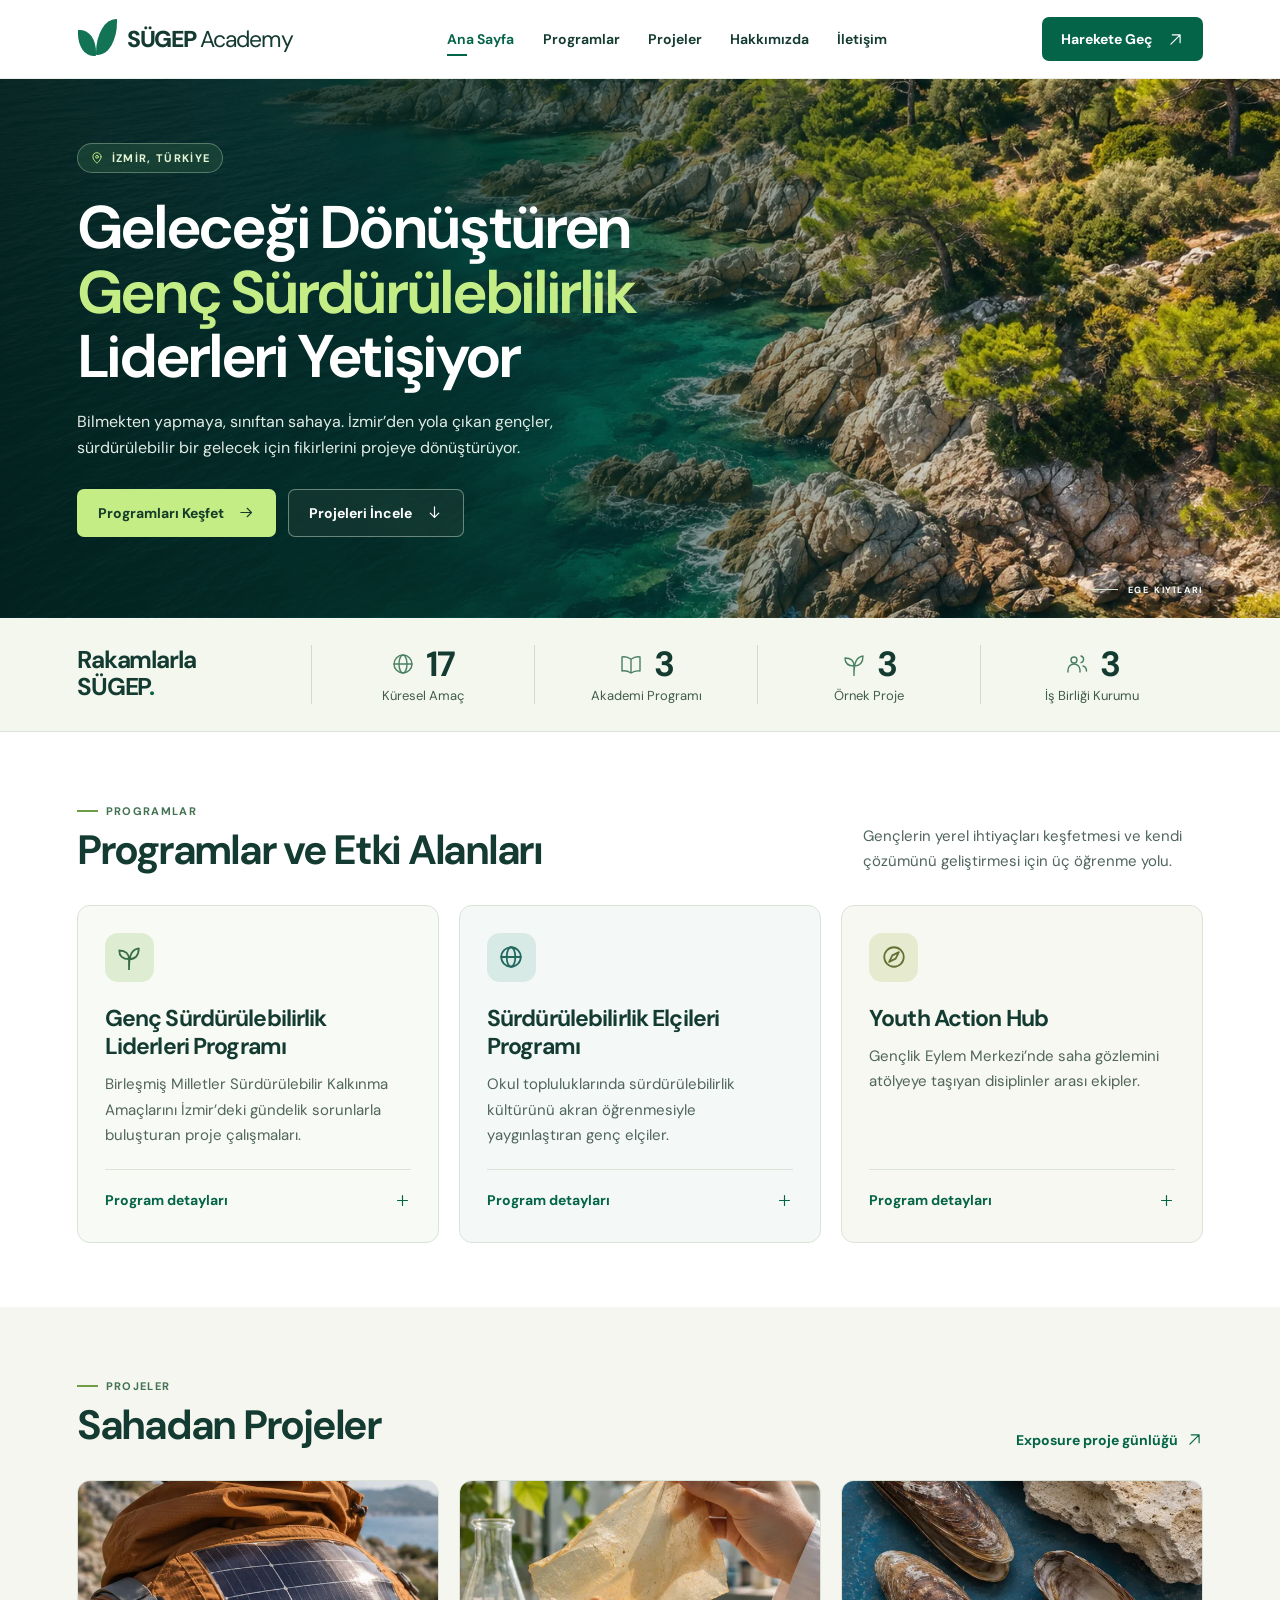
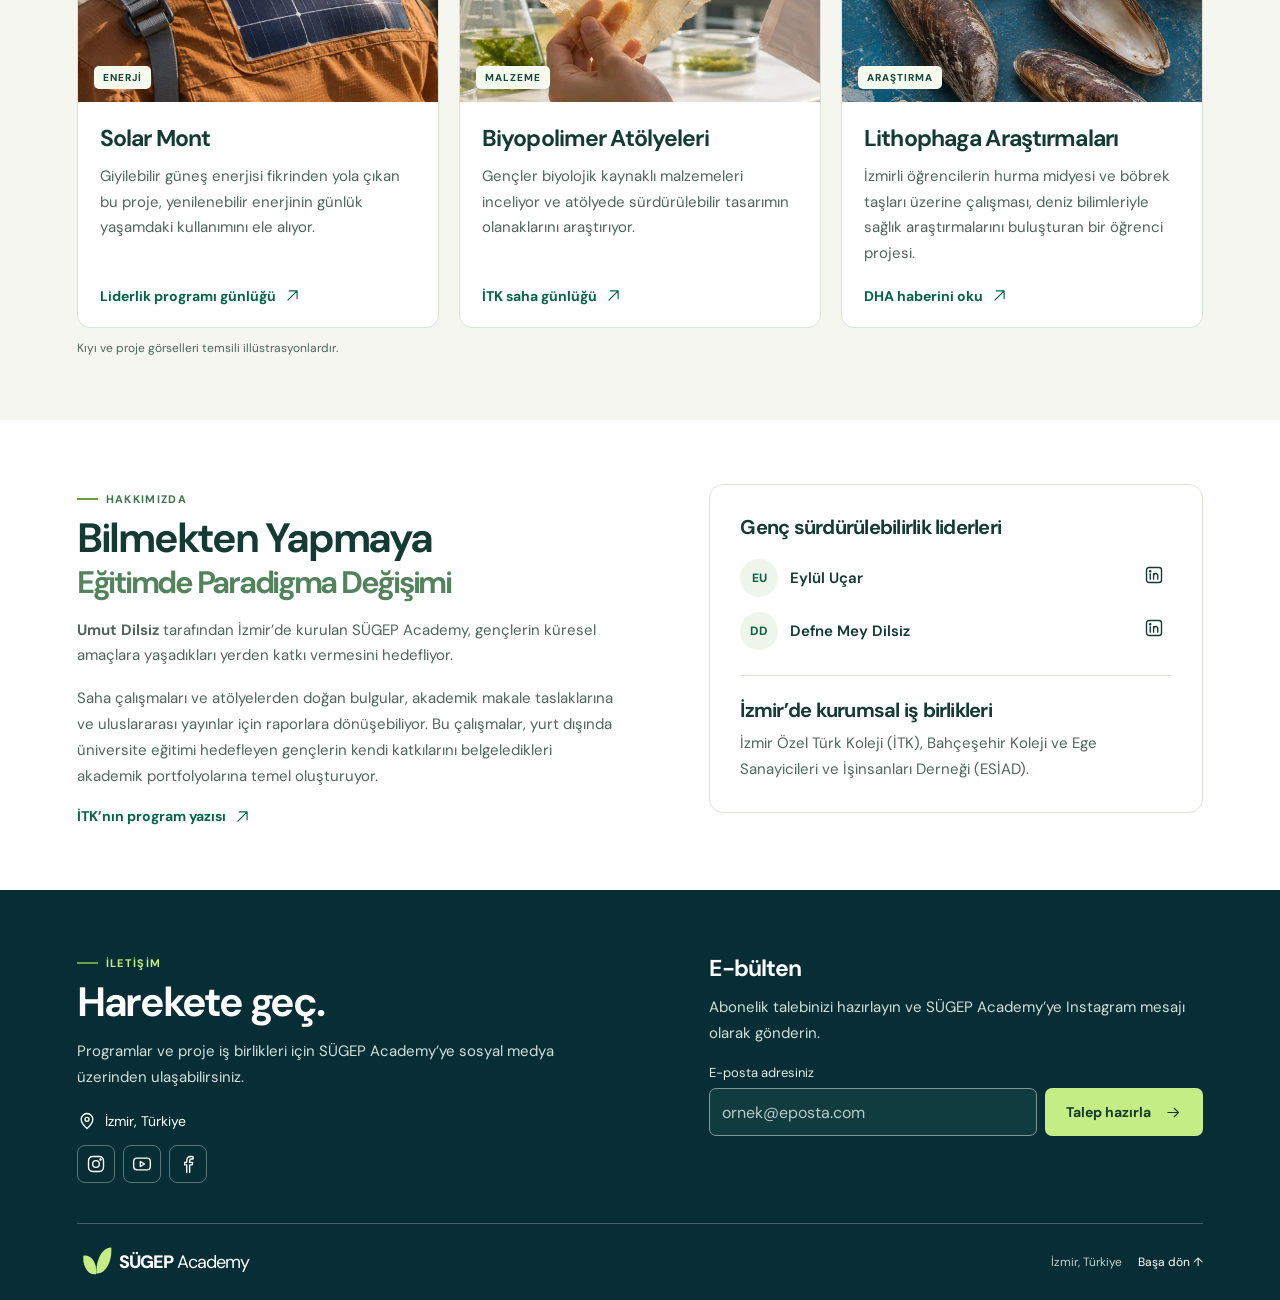
==== index.html @ 24f92c39 "Add SÜGEP Academy static project website" ====
<!doctype html>
<html lang="tr">
  <head>
    <meta charset="utf-8" />
    <meta name="viewport" content="width=device-width, initial-scale=1" />
    <title>SÜGEP Academy | Genç Sürdürülebilirlik Liderleri</title>
    <meta
      name="description"
      content="İzmir merkezli SÜGEP Academy'nin genç sürdürülebilirlik liderleri programlarını, saha projelerini ve genç liderlerini keşfedin."
    />
    <meta name="theme-color" content="#073f34" />
    <link rel="stylesheet" href="./style.css" />
    <link rel="preload" as="image" href="./assets/ege.webp" />
    <script src="./script.js" defer></script>
  </head>
  <body>
    <a class="skip" href="#icerik">İçeriğe geç</a>
    <!-- Paylaşılan çizgi ikonları tek bir yerel sembol kümesinden gelir. -->
    <svg class="symbols" xmlns="http://www.w3.org/2000/svg" aria-hidden="true">
      <defs>
        <symbol id="i-arrow" viewBox="0 0 24 24"><path d="M4 12h15m-6-6 6 6-6 6" /></symbol>
        <symbol id="i-up-right" viewBox="0 0 24 24"><path d="M5.5 18.5l13-13m-11 0h11v11" /></symbol>
        <symbol id="i-down" viewBox="0 0 24 24"><path d="M12 4v15m-6-6 6 6 6-6" /></symbol>
        <symbol id="i-pin" viewBox="0 0 24 24">
          <path d="M19 10c0 5-7 11-7 11S5 15 5 10a7 7 0 1 1 14 0Z" />
          <circle cx="12" cy="10" r="2.4" />
        </symbol>
        <symbol id="i-leaf" viewBox="0 0 24 24">
          <path d="M20.5 3.5C10 3.5 4 6 4 12.5a6.5 6.5 0 0 0 6.5 6.5c6 0 10-6 10-15.5ZM3 21l12-12" />
        </symbol>
        <symbol id="i-globe" viewBox="0 0 24 24">
          <circle cx="12" cy="12" r="9" />
          <ellipse cx="12" cy="12" rx="4" ry="9" />
          <path d="M3 12h18" />
        </symbol>
        <symbol id="i-book" viewBox="0 0 24 24">
          <path
            d="M3 5c3.4-.6 6.1.1 9 2.2C15 5.1 17.6 4.4 21 5v14c-3.4-.6-6 .2-9 2-2.9-1.8-5.6-2.6-9-2Zm9 2.2V21"
          />
        </symbol>
        <symbol id="i-users" viewBox="0 0 24 24">
          <circle cx="9" cy="8" r="3" />
          <path d="M3 20v-2a6 6 0 0 1 12 0v2m1-16a3.4 3.4 0 0 1 0 6.6M18 14c2.3.6 3.5 2.1 3.5 5" />
        </symbol>
        <symbol id="i-sprout" viewBox="0 0 24 24">
          <path d="M12 21v-7C6 14 3 11 3 6c6 0 9 3 9 8Zm0 2.5C12 9 15 5 21 4c0 7-3.2 10-9 10" />
        </symbol>
        <symbol id="i-compass" viewBox="0 0 24 24">
          <circle cx="12" cy="12" r="9" />
          <path d="m16.5 7.5-3 6-6 3 3-6Z" />
        </symbol>
        <symbol id="i-stack" viewBox="0 0 24 24">
          <path d="m12 3 9 5-9 5-9-5Zm-9 10 9 5 9-5M3 18l9 5 9-5" />
        </symbol>
        <symbol id="i-instagram" viewBox="0 0 24 24">
          <rect x="3" y="3" width="18" height="18" rx="5" />
          <circle cx="12" cy="12" r="4" />
          <circle cx="17.5" cy="6.7" r=".7" fill="currentColor" />
        </symbol>
        <symbol id="i-youtube" viewBox="0 0 24 24">
          <rect x="2" y="5" width="20" height="14" rx="4" />
          <path d="m10 9 5 3-5 3Z" />
        </symbol>
        <symbol id="i-facebook" viewBox="0 0 24 24">
          <path
            d="M14 22v-9h3l.6-3H14V8c0-1.6.6-2 2.1-2H18V3.2c-.8-.2-1.8-.2-2.5-.2-3.2 0-5 1.8-5 5v2H8v3h2.5v9"
          />
        </symbol>
        <symbol id="i-linkedin" viewBox="0 0 24 24">
          <rect x="3" y="3" width="18" height="18" rx="3" />
          <path d="M7.5 10.5V17m4-6.5V17m0-4c0-3.5 5-4 5 0v4" />
          <circle cx="7.5" cy="7.5" r=".7" fill="currentColor" />
        </symbol>
        <symbol id="i-menu" viewBox="0 0 24 24"><path d="M3 6h18M3 12h18M3 18h18" /></symbol>
        <symbol id="i-close" viewBox="0 0 24 24"><path d="m5 5 14 14m0-14L5 19" /></symbol>
        <symbol id="i-plus" viewBox="0 0 24 24"><path d="M5 12h14m-7-7v14" /></symbol>
        <symbol id="i-copy" viewBox="0 0 24 24">
          <rect x="8" y="8" width="12" height="13" rx="2" />
          <path d="M15 8V4H4v12h4" />
        </symbol>
      </defs>
    </svg>
    <!-- Kurumsal logo hazır olduğunda brand-mark alanı değiştirilebilir. -->
    <header class="site-header">
      <div class="wrap nav-row">
        <a class="brand" href="#anasayfa" aria-label="SÜGEP Academy ana sayfa"
          ><span class="brand-mark" aria-hidden="true"></span><span><b>SÜGEP</b> Academy</span></a
        >
        <nav id="menu" class="nav-links" aria-label="Ana menü">
          <a href="#anasayfa">Ana Sayfa</a><a href="#programlar">Programlar</a
          ><a href="#projeler">Projeler</a><a href="#hakkimizda">Hakkımızda</a
          ><a href="#iletisim">İletişim</a>
        </nav>
        <a class="btn header-cta" href="#iletisim"
          >Harekete Geç
          <svg class="icon" aria-hidden="true" focusable="false"><use href="#i-up-right"></use></svg
        ></a>
        <button
          class="menu-toggle"
          type="button"
          aria-controls="menu"
          aria-expanded="false"
          aria-label="Menüyü aç"
        >
          <svg class="icon" aria-hidden="true" focusable="false"><use href="#i-menu"></use></svg
          ><svg class="icon" aria-hidden="true" focusable="false"><use href="#i-close"></use></svg>
        </button>
      </div>
    </header>
    <main id="icerik">
      <section class="hero" id="anasayfa" aria-labelledby="hero-title">
        <div class="wrap hero-inner">
          <div class="place">
            <svg class="icon" aria-hidden="true" focusable="false"><use href="#i-pin"></use></svg> İzmir,
            Türkiye
          </div>
          <h1 id="hero-title">Geleceği Dönüştüren <em>Genç Sürdürülebilirlik</em> Liderleri Yetişiyor</h1>
          <p>
            Bilmekten yapmaya, sınıftan sahaya. İzmir’den yola çıkan gençler, sürdürülebilir bir gelecek
            için fikirlerini projeye dönüştürüyor.
          </p>
          <div class="actions">
            <a class="btn lime" href="#programlar"
              >Programları Keşfet
              <svg class="icon" aria-hidden="true" focusable="false"><use href="#i-arrow"></use></svg
            ></a>
            <a class="btn ghost" href="#projeler"
              >Projeleri İncele
              <svg class="icon" aria-hidden="true" focusable="false"><use href="#i-down"></use></svg
            ></a>
          </div>
        </div>
        <div class="hero-foot wrap">
          <span class="location-note"><i></i>EGE KIYILARI</span>
        </div>
      </section>
      <!-- Sayaçların son değerleri JavaScript kapalıyken de okunabilir. -->
      <section class="numbers" aria-labelledby="numbers-title">
        <div class="wrap number-row">
          <h2 id="numbers-title">Rakamlarla <br />SÜGEP<span>.</span></h2>
          <dl class="metrics">
            <div class="metric">
              <dt>Küresel Amaç</dt>
              <dd>
                <svg class="icon" aria-hidden="true" focusable="false"><use href="#i-globe"></use></svg
                ><span data-count="17">17</span>
              </dd>
            </div>
            <div class="metric">
              <dt>Akademi Programı</dt>
              <dd>
                <svg class="icon" aria-hidden="true" focusable="false"><use href="#i-book"></use></svg
                ><span data-count="3">3</span>
              </dd>
            </div>
            <div class="metric">
              <dt>Örnek Proje</dt>
              <dd>
                <svg class="icon" aria-hidden="true" focusable="false"><use href="#i-sprout"></use></svg
                ><span data-count="3">3</span>
              </dd>
            </div>
            <div class="metric">
              <dt>İş Birliği Kurumu</dt>
              <dd>
                <svg class="icon" aria-hidden="true" focusable="false"><use href="#i-users"></use></svg
                ><span data-count="3">3</span>
              </dd>
            </div>
          </dl>
        </div>
      </section>
      <section class="section programs" id="programlar" aria-labelledby="programs-title">
        <div class="wrap">
          <div class="section-head">
            <div>
              <span class="kicker"><i></i>PROGRAMLAR</span>
              <h2 id="programs-title">Programlar ve Etki Alanları</h2>
            </div>
            <p>
              Gençlerin yerel ihtiyaçları keşfetmesi ve kendi çözümünü geliştirmesi için üç öğrenme yolu.
            </p>
          </div>
          <div class="card-grid">
            <article class="program card tone-0">
              <span class="tile-icon"
                ><svg class="icon" aria-hidden="true" focusable="false"><use href="#i-sprout"></use></svg
              ></span>
              <h3>Genç Sürdürülebilirlik Liderleri Programı</h3>
              <p>
                Birleşmiş Milletler Sürdürülebilir Kalkınma Amaçlarını İzmir’deki gündelik sorunlarla
                buluşturan proje çalışmaları.
              </p>
              <details>
                <summary>
                  Program detayları
                  <svg class="icon" aria-hidden="true" focusable="false"><use href="#i-plus"></use></svg>
                </summary>
                <p>
                  Gençler bir saha sorusu seçer, gözlemlerini kaydeder ve çözüm önerilerini sunar.
                  Araştırma raporları ile sunumlar akademik portfolyolarına katkı sağlar.
                </p>
                <a class="text-link" href="https://sugep.exposure.co/sdg-youth-leadership-program"
                  >Saha günlüğü
                  <svg class="icon" aria-hidden="true" focusable="false">
                    <use href="#i-up-right"></use></svg
                ></a>
              </details>
            </article>
            <article class="program card tone-1">
              <span class="tile-icon"
                ><svg class="icon" aria-hidden="true" focusable="false"><use href="#i-globe"></use></svg
              ></span>
              <h3>Sürdürülebilirlik Elçileri Programı</h3>
              <p>
                Okul topluluklarında sürdürülebilirlik kültürünü akran öğrenmesiyle yaygınlaştıran genç
                elçiler.
              </p>
              <details>
                <summary>
                  Program detayları
                  <svg class="icon" aria-hidden="true" focusable="false"><use href="#i-plus"></use></svg>
                </summary>
                <p>
                  Öğrenciler, okulda fark ettikleri bir ihtiyacı arkadaşlarıyla tartışır. Ortak bir amaç
                  belirleyerek kampanya ve atölye fikirleri geliştirir.
                </p>
                <a class="text-link" href="https://sugep.exposure.co/izmir-turk-koleji"
                  >Saha günlüğü
                  <svg class="icon" aria-hidden="true" focusable="false">
                    <use href="#i-up-right"></use></svg
                ></a>
              </details>
            </article>
            <article class="program card tone-2">
              <span class="tile-icon"
                ><svg class="icon" aria-hidden="true" focusable="false"><use href="#i-compass"></use></svg
              ></span>
              <h3>Youth Action Hub</h3>
              <p>Gençlik Eylem Merkezi’nde saha gözlemini atölyeye taşıyan disiplinler arası ekipler.</p>
              <details>
                <summary>
                  Program detayları
                  <svg class="icon" aria-hidden="true" focusable="false"><use href="#i-plus"></use></svg>
                </summary>
                <p>
                  Ekipler fikirlerini küçük ölçekli denemelerle sınar. Prototipleri, malzeme seçimlerini
                  ve saha notlarını paylaşarak birbirlerinin çalışmalarına katkı verir.
                </p>
                <a class="text-link" href="https://www.youtube.com/@sugepacademy9947"
                  >Akademinin videoları
                  <svg class="icon" aria-hidden="true" focusable="false">
                    <use href="#i-up-right"></use></svg
                ></a>
              </details>
            </article>
          </div>
        </div>
      </section>
      <section class="section projects" id="projeler" aria-labelledby="projects-title">
        <div class="wrap">
          <div class="section-head">
            <div>
              <span class="kicker"><i></i>PROJELER</span>
              <h2 id="projects-title">Sahadan Projeler</h2>
            </div>
            <a class="text-link" href="https://sugep.exposure.co/"
              >Exposure proje günlüğü
              <svg class="icon" aria-hidden="true" focusable="false"><use href="#i-up-right"></use></svg
            ></a>
          </div>
          <div class="card-grid">
            <article class="project card">
              <div class="project-photo">
                <img src="./assets/solar.webp" width="620" height="380" alt="" loading="lazy" /><span
                  >ENERJİ</span
                >
              </div>
              <div class="project-copy">
                <h3>Solar Mont</h3>
                <p>
                  Giyilebilir güneş enerjisi fikrinden yola çıkan bu proje, yenilenebilir enerjinin günlük
                  yaşamdaki kullanımını ele alıyor.
                </p>
                <a class="text-link" href="https://sugep.exposure.co/sdg-youth-leadership-program"
                  >Liderlik programı günlüğü
                  <svg class="icon" aria-hidden="true" focusable="false">
                    <use href="#i-up-right"></use></svg
                ></a>
              </div>
            </article>
            <article class="project card">
              <div class="project-photo">
                <img src="./assets/biopolimer.webp" width="620" height="380" alt="" loading="lazy" /><span
                  >MALZEME</span
                >
              </div>
              <div class="project-copy">
                <h3>Biyopolimer Atölyeleri</h3>
                <p>
                  Gençler biyolojik kaynaklı malzemeleri inceliyor ve atölyede sürdürülebilir tasarımın
                  olanaklarını araştırıyor.
                </p>
                <a class="text-link" href="https://sugep.exposure.co/izmir-turk-koleji"
                  >İTK saha günlüğü
                  <svg class="icon" aria-hidden="true" focusable="false">
                    <use href="#i-up-right"></use></svg
                ></a>
              </div>
            </article>
            <article class="project card">
              <div class="project-photo">
                <img src="./assets/lithophaga.webp" width="620" height="380" alt="" loading="lazy" /><span
                  >ARAŞTIRMA</span
                >
              </div>
              <div class="project-copy">
                <h3>Lithophaga Araştırmaları</h3>
                <p>
                  İzmirli öğrencilerin hurma midyesi ve böbrek taşları üzerine çalışması, deniz
                  bilimleriyle sağlık araştırmalarını buluşturan bir öğrenci projesi.
                </p>
                <a
                  class="text-link"
                  href="https://www.dha.com.tr/yerel-haberler/izmir/liselilerden-bobrek-tasina-yonelik-bilimsel-ara-2973177"
                  >DHA haberini oku
                  <svg class="icon" aria-hidden="true" focusable="false">
                    <use href="#i-up-right"></use></svg
                ></a>
              </div>
            </article>
          </div>
          <small class="credit">Kıyı ve proje görselleri temsili illüstrasyonlardır.</small>
        </div>
      </section>
      <section class="section about" id="hakkimizda" aria-labelledby="about-title">
        <div class="wrap about-grid">
          <div>
            <span class="kicker"><i></i>HAKKIMIZDA</span>
            <h2 id="about-title">
              Bilmekten Yapmaya<span class="heading-sub">Eğitimde Paradigma Değişimi</span>
            </h2>
            <p>
              <strong>Umut Dilsiz</strong> tarafından İzmir’de kurulan SÜGEP Academy, gençlerin küresel
              amaçlara yaşadıkları yerden katkı vermesini hedefliyor.
            </p>
            <p>
              Saha çalışmaları ve atölyelerden doğan bulgular, akademik makale taslaklarına ve
              uluslararası yayınlar için raporlara dönüşebiliyor. Bu çalışmalar, yurt dışında üniversite
              eğitimi hedefleyen gençlerin kendi katkılarını belgeledikleri akademik portfolyolarına temel
              oluşturuyor.
            </p>
            <a
              class="text-link"
              href="https://www.ozelturkkoleji.com/en/we-educate-young-sustainability-leaders/"
              >İTK’nın program yazısı
              <svg class="icon" aria-hidden="true" focusable="false"><use href="#i-up-right"></use></svg
            ></a>
          </div>
          <div class="about-panel">
            <h3>Genç sürdürülebilirlik liderleri</h3>
            <ul class="leaders">
              <li>
                <span class="initial">EU</span><span>Eylül Uçar</span
                ><a href="https://tr.linkedin.com/in/eylul-ucar" aria-label="Eylül Uçar, LinkedIn"
                  ><svg class="icon" aria-hidden="true" focusable="false">
                    <use href="#i-linkedin"></use></svg
                ></a>
              </li>
              <li>
                <span class="initial">DD</span><span>Defne Mey Dilsiz</span
                ><a
                  href="https://tr.linkedin.com/in/defne-mey-dilsiz-5473402ba"
                  aria-label="Defne Mey Dilsiz, LinkedIn"
                  ><svg class="icon" aria-hidden="true" focusable="false">
                    <use href="#i-linkedin"></use></svg
                ></a>
              </li>
            </ul>
            <h3>İzmir’de kurumsal iş birlikleri</h3>
            <p>
              İzmir Özel Türk Koleji (İTK), Bahçeşehir Koleji ve Ege Sanayicileri ve İşinsanları Derneği
              (ESİAD).
            </p>
          </div>
        </div>
      </section>
    </main>
    <footer class="footer" id="iletisim">
      <div class="wrap footer-grid">
        <div>
          <span class="kicker"><i></i>İLETİŞİM</span>
          <h2>Harekete geç.</h2>
          <p>
            Programlar ve proje iş birlikleri için SÜGEP Academy’ye sosyal medya üzerinden
            ulaşabilirsiniz.
          </p>
          <address>
            <svg class="icon" aria-hidden="true" focusable="false"><use href="#i-pin"></use></svg> İzmir,
            Türkiye
          </address>
          <div class="social">
            <a href="https://www.instagram.com/sugep_academy/" aria-label="SÜGEP Academy, Instagram"
              ><svg class="icon" aria-hidden="true" focusable="false">
                <use href="#i-instagram"></use></svg></a
            ><a href="https://www.youtube.com/@sugepacademy9947" aria-label="SÜGEP Academy, YouTube"
              ><svg class="icon" aria-hidden="true" focusable="false">
                <use href="#i-youtube"></use></svg></a
            ><a href="https://www.facebook.com/educationforsdg/" aria-label="SÜGEP Academy, Facebook"
              ><svg class="icon" aria-hidden="true" focusable="false"><use href="#i-facebook"></use></svg
            ></a>
          </div>
        </div>
        <div class="newsletter">
          <h3>E-bülten</h3>
          <p>Abonelik talebinizi hazırlayın ve SÜGEP Academy’ye Instagram mesajı olarak gönderin.</p>
          <!-- Bu statik form, adresi depolamadan kullanıcının göndereceği mesajı hazırlar. -->
          <form id="newsletter" hidden>
            <label for="email">E-posta adresiniz</label>
            <div class="input-row">
              <input
                type="email"
                id="email"
                autocomplete="email"
                placeholder="ornek@eposta.com"
                required
              /><button type="submit" class="btn lime">
                Talep hazırla
                <svg class="icon" aria-hidden="true" focusable="false"><use href="#i-arrow"></use></svg>
              </button>
            </div>
          </form>
          <div id="request-panel" hidden>
            <label for="request-text">Göndereceğiniz mesaj</label
            ><textarea id="request-text" rows="3" readonly></textarea>
            <div class="request-actions">
              <button type="button" class="text-link" id="copy">
                Mesajı kopyala
                <svg class="icon" aria-hidden="true" focusable="false">
                  <use href="#i-copy"></use>
                </svg></button
              ><a class="text-link" href="https://www.instagram.com/sugep_academy/"
                >Instagram’ı aç
                <svg class="icon" aria-hidden="true" focusable="false"><use href="#i-up-right"></use></svg
              ></a>
            </div>
          </div>
          <p id="status" role="status" class="status"></p>
          <noscript
            ><a href="https://www.instagram.com/sugep_academy/"
              >Instagram üzerinden talep gönderin</a
            ></noscript
          >
        </div>
      </div>
      <div class="wrap footer-bottom">
        <a class="brand" href="#anasayfa" aria-label="SÜGEP Academy ana sayfa"
          ><span class="brand-mark" aria-hidden="true"></span><span><b>SÜGEP</b> Academy</span></a
        ><span>İzmir, Türkiye</span><a href="#anasayfa">Başa dön ↑</a>
      </div>
    </footer>
  </body>
</html>
---- style.css ----
/* dm-sans-latin-ext-wght-normal */
@font-face {
  font-family: "DM Sans";
  font-style: normal;
  font-display: swap;
  font-weight: 100 1000;
  src: url(./assets/dm-sans-latin-ext-wght-normal.woff2) format("woff2-variations");
  unicode-range:
    U+0100-02BA, U+02BD-02C5, U+02C7-02CC, U+02CE-02D7, U+02DD-02FF, U+0304, U+0308, U+0329, U+1D00-1DBF,
    U+1E00-1E9F, U+1EF2-1EFF, U+2020, U+20A0-20AB, U+20AD-20C0, U+2113, U+2C60-2C7F, U+A720-A7FF;
}

/* dm-sans-latin-wght-normal */
@font-face {
  font-family: "DM Sans";
  font-style: normal;
  font-display: swap;
  font-weight: 100 1000;
  src: url(./assets/dm-sans-latin-wght-normal.woff2) format("woff2-variations");
  unicode-range:
    U+0000-00FF, U+0131, U+0152-0153, U+02BB-02BC, U+02C6, U+02DA, U+02DC, U+0304, U+0308, U+0329,
    U+2000-206F, U+20AC, U+2122, U+2191, U+2193, U+2212, U+2215, U+FEFF, U+FFFD;
}
/* Renkler, içerik genişliği ve sabit menü yüksekliği tek noktadan yönetilir. */
:root {
  --ink: #143b31;
  --green: #046447;
  --deep: #082e35;
  --lime: #c4ed86;
  --pale: #f0f5ec;
  --muted: #50655c;
  --line: #dbe3d9;
  --nav-height: 78px;
  font-family: "DM Sans", system-ui, sans-serif;
  color: var(--ink);
  background: #fff;
}
* {
  box-sizing: border-box;
}
body {
  margin: 0;
}
html {
  scroll-padding-top: calc(var(--nav-height) + 12px);
}
h1,
h2,
h3,
p,
dl,
dd {
  margin: 0;
}
a {
  color: inherit;
  text-decoration: none;
}
button,
input,
textarea {
  font: inherit;
}
button,
summary {
  cursor: pointer;
}
a:focus-visible,
button:focus-visible,
summary:focus-visible,
input:focus-visible,
textarea:focus-visible {
  outline: 3px solid #e9ad1c;
  outline-offset: 3px;
}
[hidden] {
  display: none !important;
}
.symbols {
  position: absolute;
  width: 0;
  height: 0;
  overflow: hidden;
}
.icon {
  width: 20px;
  height: 20px;
  flex: none;
  fill: none;
  stroke: currentColor;
  stroke-width: 1.65;
  stroke-linecap: round;
  stroke-linejoin: round;
}
.wrap {
  width: min(88%, 1248px);
  margin-inline: auto;
}
.skip {
  position: fixed;
  top: -80px;
  left: 12px;
  z-index: 30;
  background: white;
  padding: 10px;
}
.skip:focus {
  top: 8px;
}
.site-header {
  background: #fff;
  position: sticky;
  top: 0;
  z-index: 10;
  border-bottom: 1px solid #e9eee8;
}
.nav-row {
  display: flex;
  align-items: center;
  gap: 22px;
  min-height: var(--nav-height);
}
.brand {
  display: inline-flex;
  align-items: center;
  gap: 10px;
  font-size: 23px;
  letter-spacing: -0.055em;
  white-space: nowrap;
}
.brand b {
  font-weight: 840;
}
.brand-mark {
  display: inline-block;
  width: 40px;
  height: 40px;
  position: relative;
  flex: none;
  color: #127455;
}
.brand-mark::before,
.brand-mark::after {
  content: "";
  position: absolute;
  background: currentColor;
  border-radius: 2% 85% 4% 85%;
  width: 45%;
  height: 64%;
  left: 1px;
  bottom: 3px;
}
.brand-mark::after {
  width: 52%;
  height: 89%;
  left: 19px;
  bottom: 4px;
  border-radius: 96% 2% 92% 3%;
}
.nav-links {
  display: flex;
  align-items: center;
  justify-content: center;
  gap: clamp(16px, 2.2vw, 36px);
  margin-inline: auto;
}
.nav-links a {
  position: relative;
  font-size: 14px;
  font-weight: 650;
  padding-block: 12px;
}
.nav-links a:hover,
.nav-links a[aria-current] {
  color: var(--green);
}
.nav-links a[aria-current]::after {
  content: "";
  position: absolute;
  bottom: 4px;
  left: 0;
  width: 20px;
  border-bottom: 2px solid var(--green);
}
.btn {
  display: inline-flex;
  align-items: center;
  justify-content: center;
  gap: 14px;
  border-radius: 7px;
  font-weight: 720;
  font-size: 14px;
  padding: 14px 20px;
  line-height: 1.3;
  border: 1px solid transparent;
}
.btn .icon {
  width: 17px;
  height: 17px;
}
.header-cta {
  background: var(--green);
  color: #fff;
  padding: 12px 18px;
}
.header-cta:hover {
  background: #124c3a;
}
.menu-toggle {
  display: none;
  background: white;
  border: 1px solid var(--line);
  color: var(--ink);
  padding: 8px;
  border-radius: 6px;
}
.menu-toggle .icon:last-child,
.menu-toggle[aria-expanded="true"] .icon:first-child {
  display: none;
}
.menu-toggle[aria-expanded="true"] .icon:last-child {
  display: block;
}

/* Koyu katman, açık renkli başlığın fotoğraf üzerinde okunmasını sağlar. */
.hero {
  position: relative;
  isolation: isolate;
  color: #fff;
  background-color: #103d38;
  background-image:
    linear-gradient(
      90deg,
      rgba(3, 31, 26, 0.93) 0%,
      rgba(4, 39, 31, 0.81) 33%,
      rgba(4, 43, 36, 0.41) 59%,
      rgba(3, 32, 31, 0.03) 82%
    ),
    url("./assets/ege.webp");
  background-size: cover;
  background-position:
    center,
    center 49%;
}
.hero-inner {
  padding-block: clamp(54px, 5vw, 78px) clamp(68px, 6.3vw, 96px);
}
.place,
.kicker {
  display: inline-flex;
  align-items: center;
  gap: 8px;
  font-size: 11px;
  font-weight: 750;
  letter-spacing: 0.12em;
}
.place {
  border: 1px solid #aac3ac70;
  border-radius: 100px;
  background: #214d3c9c;
  padding: 7px 12px;
  color: #e5f5d7;
  text-transform: uppercase;
}
.place .icon {
  width: 14px;
  height: 14px;
  stroke: var(--lime);
}
.hero h1 {
  font-size: clamp(48px, 4.7vw, 78px);
  font-weight: 650;
  letter-spacing: -0.056em;
  line-height: 1.075;
  max-width: 13em;
  margin-block: 23px 19px;
  text-wrap: balance;
}
.hero h1 em {
  display: block;
  color: var(--lime);
  font-style: normal;
}
.hero p {
  color: #e2ece6;
  max-width: 550px;
  line-height: 1.62;
  font-size: clamp(16px, 1.23vw, 19px);
}
.actions {
  display: flex;
  flex-wrap: wrap;
  gap: 12px;
  margin-top: 28px;
}
.lime {
  background: var(--lime);
  color: #163b29;
}
.lime:hover {
  background: #d6faa0;
}
.ghost {
  color: white;
  border-color: #acc2b293;
  background: #20413878;
}
.ghost:hover {
  background: #345d4d;
}
.hero-foot {
  position: absolute;
  bottom: 22px;
  left: 0;
  right: 0;
  text-align: right;
  pointer-events: none;
}
.location-note {
  display: inline-flex;
  align-items: center;
  gap: 10px;
  color: white;
  font-size: 9px;
  letter-spacing: 0.2em;
  font-weight: 750;
  text-shadow: 0 1px 3px #152e28;
}
.location-note i {
  width: 26px;
  height: 1px;
  background: #d4e5d6;
}

/* Nihai sayılar HTML'de bulunur. Hareket tercihini JavaScript denetler. */
.numbers {
  border-bottom: 1px solid var(--line);
  background: #f3f7ed;
}
.number-row {
  display: grid;
  grid-template-columns: 1.05fr 4fr;
  align-items: center;
  padding-block: 27px;
}
.number-row h2 {
  font-size: clamp(21px, 1.9vw, 31px);
  line-height: 1.1;
  font-weight: 690;
  letter-spacing: -0.045em;
}
.number-row h2 span {
  color: var(--green);
}
.metrics {
  display: grid;
  grid-template-columns: repeat(4, 1fr);
}
.metric {
  display: flex;
  flex-direction: column-reverse;
  align-items: center;
  gap: 3px;
  border-left: 1px solid #cfdccc;
}
.metric dd {
  display: flex;
  align-items: center;
  gap: 11px;
  font-size: 35px;
  font-weight: 680;
  letter-spacing: -0.055em;
  line-height: 1.12;
}
.metric dd .icon {
  color: #498061;
  width: 24px;
  height: 24px;
  stroke-width: 1.4;
}
.metric dt {
  font-size: 13px;
  color: #425c4c;
}
.section {
  padding-block: clamp(54px, 5vw, 76px);
}
.kicker {
  color: #447353;
}
.kicker i {
  width: 21px;
  height: 2px;
  background: #6e9d46;
}
.section h2,
.footer h2 {
  font-size: clamp(33px, 3.2vw, 49px);
  line-height: 1.12;
  letter-spacing: -0.055em;
  font-weight: 670;
  margin-top: 10px;
}
.section-head {
  display: flex;
  justify-content: space-between;
  align-items: end;
  gap: 25px;
  margin-bottom: 31px;
}
.section-head > p {
  font-size: 15px;
  line-height: 1.65;
  max-width: 340px;
  color: var(--muted);
}
.card-grid {
  display: grid;
  grid-template-columns: repeat(3, minmax(0, 1fr));
  gap: 20px;
  align-items: start;
}
.card {
  border: 1px solid var(--line);
  border-radius: 13px;
  overflow: hidden;
}
.program {
  padding: 27px;
  background: #f8faf5;
  display: flex;
  flex-direction: column;
  align-self: stretch;
}
.program.tone-1 {
  background: #f4f8f7;
}
.program.tone-2 {
  background: #f7f8f1;
}
.tile-icon {
  align-self: start;
  display: grid;
  place-items: center;
  width: 49px;
  height: 49px;
  border-radius: 13px;
  background: #deedd2;
  color: #386d45;
  margin-bottom: 22px;
}
.tone-1 .tile-icon {
  background: #d7eae6;
  color: #23685f;
}
.tone-2 .tile-icon {
  background: #e6ebcf;
  color: #637233;
}
.tile-icon .icon {
  width: 26px;
  height: 26px;
}
h3 {
  font-size: 23px;
  font-weight: 680;
  letter-spacing: -0.038em;
  line-height: 1.22;
}
.card p,
.about p,
.footer p {
  font-size: 15px;
  line-height: 1.72;
  color: var(--muted);
}
.card p {
  margin: 12px 0 20px;
}
.program details {
  border-top: 1px solid var(--line);
  margin-top: auto;
  padding-top: 15px;
}
summary,
.text-link {
  display: inline-flex;
  align-items: center;
  gap: 8px;
  color: var(--green);
  font-size: 14px;
  font-weight: 700;
}
summary {
  display: flex;
  justify-content: space-between;
  list-style: none;
  min-height: 30px;
}
summary::-webkit-details-marker {
  display: none;
}
summary .icon,
.text-link .icon {
  width: 17px;
  height: 17px;
}
details[open] summary .icon {
  transform: rotate(45deg);
}
.text-link:hover,
summary:hover {
  text-decoration: underline;
  text-underline-offset: 4px;
}
.projects {
  background: #f4f6ef;
}
.project {
  background: #fff;
  align-self: stretch;
  display: flex;
  flex-direction: column;
}
.project-photo {
  position: relative;
}
.project-photo img {
  display: block;
  width: 100%;
  height: auto;
  aspect-ratio: 620 / 380;
  object-fit: cover;
}
.project-photo span {
  position: absolute;
  bottom: 13px;
  left: 16px;
  border-radius: 5px;
  padding: 5px 9px;
  color: #1b463a;
  background: #f4faee;
  font-size: 10px;
  font-weight: 800;
  letter-spacing: 0.1em;
}
.project-copy {
  display: flex;
  flex: 1;
  align-items: start;
  flex-direction: column;
  padding: 22px;
}
.project-copy .text-link {
  margin-top: auto;
}
.credit {
  display: block;
  margin-top: 12px;
  font-size: 12px;
  color: var(--muted);
}
.about-grid,
.footer-grid {
  display: grid;
  grid-template-columns: 1.1fr 1fr;
  gap: clamp(40px, 7vw, 110px);
}
.heading-sub {
  display: block;
  color: #53835c;
  font-size: 0.76em;
  margin-top: 4px;
}
.about p {
  margin-top: 17px;
}
.about .text-link {
  margin-top: 18px;
}
.about-panel {
  padding: 30px;
  border: 1px solid var(--line);
  border-radius: 14px;
  align-self: start;
}
.about-panel h3 {
  font-size: 20px;
}
.about-panel p {
  margin-top: 8px;
}
.leaders {
  list-style: none;
  padding: 0 0 18px;
  margin: 12px 0 22px;
  border-bottom: 1px solid var(--line);
}
.leaders li {
  display: flex;
  align-items: center;
  gap: 12px;
  padding-block: 6px;
  font-size: 15px;
  font-weight: 620;
}
.leaders a {
  margin-left: auto;
  padding: 8px;
}
.initial {
  border-radius: 50%;
  background: var(--pale);
  display: grid;
  place-items: center;
  width: 38px;
  height: 38px;
  color: var(--green);
  font-size: 12px;
  font-weight: 740;
}
.footer {
  background: var(--deep);
  color: white;
  padding-top: 58px;
}
.footer .kicker {
  color: var(--lime);
}
.footer p {
  color: #d0dfdc;
  max-width: 480px;
  margin-top: 13px;
}
.footer address {
  display: flex;
  align-items: center;
  gap: 8px;
  font-style: normal;
  margin-top: 20px;
  font-size: 14px;
}
.social {
  display: flex;
  gap: 8px;
  margin-top: 14px;
}
.social a {
  border: 1px solid #597577;
  border-radius: 8px;
  width: 38px;
  height: 38px;
  display: grid;
  place-items: center;
}
.social a:hover {
  background: #19474b;
}
.newsletter {
  margin-top: 6px;
}
.newsletter label {
  display: block;
  font-size: 13px;
  margin: 17px 0 7px;
  color: #e2eae6;
}
.input-row,
.request-actions {
  display: flex;
  flex-wrap: wrap;
  gap: 8px;
}
.input-row input,
.newsletter textarea {
  border: 1px solid #7b9998;
  border-radius: 7px;
  background: #103c40;
  color: white;
  padding: 12px;
  min-width: 0;
}
.input-row input {
  flex: 1 1 160px;
}
.input-row input::placeholder {
  color: #b9cbc9;
}
.newsletter textarea {
  width: 100%;
  resize: vertical;
}
.request-actions {
  margin-top: 10px;
  gap: 17px;
}
.request-actions .text-link {
  color: var(--lime);
}
.request-actions button {
  border: 0;
  padding: 0;
  background: none;
}
.footer .status {
  font-size: 13px;
}
.footer-bottom {
  display: flex;
  align-items: center;
  gap: 16px;
  margin-top: 40px;
  padding-block: 18px;
  border-top: 1px solid #456368;
  font-size: 12px;
}
.footer-bottom .brand {
  font-size: 18px;
}
.footer-bottom .brand-mark {
  color: var(--lime);
  transform: scale(0.72);
  margin-right: -8px;
}
.footer-bottom > span {
  margin-left: auto;
  color: #bed0cd;
}

/* Dar ekranlarda menü düğmesi yalnızca JavaScript çalışırken görünür. */
@media (max-width: 940px) {
  :root {
    --nav-height: 66px;
  }
  .wrap {
    width: 90%;
  }
  .nav-row {
    flex-wrap: wrap;
    gap: 10px;
    padding-block: 10px;
  }
  .brand {
    margin-right: auto;
  }
  .nav-links {
    order: 4;
    width: 100%;
    justify-content: space-around;
    gap: 8px;
  }
  .js .menu-toggle {
    display: grid;
    place-items: center;
    min-width: 42px;
    min-height: 42px;
  }
  .js .nav-links {
    display: none;
    position: absolute;
    top: 100%;
    left: 0;
    padding: 12px 5% 16px;
    background: white;
    border-bottom: 1px solid var(--line);
  }
  .js .nav-links.is-open {
    display: grid;
    justify-content: stretch;
  }
  .nav-links a[aria-current]::after {
    display: none;
  }
  .card-grid {
    gap: 12px;
  }
  .program,
  .project-copy {
    padding: 19px;
  }
  .section-head > p {
    max-width: 265px;
  }
  .hero h1 {
    font-size: clamp(48px, 7vw, 65px);
  }
  .about-grid,
  .footer-grid {
    gap: 32px;
  }
}
@media (max-width: 700px) {
  .hero {
    background-position:
      center,
      62% center;
    background-image:
      linear-gradient(90deg, #082e27e8, #0c332ac7 50%, #0c332a76), url("./assets/ege.webp");
  }
  .hero-inner {
    padding-block: 46px 63px;
  }
  .hero h1 {
    font-size: clamp(39px, 8.6vw, 58px);
  }
  .hero p {
    max-width: 440px;
  }
  .hero-foot {
    bottom: 12px;
  }
  .number-row {
    display: block;
    padding: 21px 0;
  }
  .number-row h2 {
    font-size: 21px;
  }
  .number-row h2 br {
    display: none;
  }
  .number-row h2 br::after {
    content: " ";
  }
  .number-row h2 {
    word-spacing: 0.02em;
  }
  .metrics {
    margin-top: 18px;
  }
  .metric:first-child {
    border: 0;
  }
  .metric dd {
    font-size: 27px;
    gap: 6px;
  }
  .metric dd .icon {
    width: 19px;
    height: 19px;
  }
  .metric dt {
    text-align: center;
    font-size: 11px;
  }
  .section-head {
    display: grid;
    gap: 12px;
    margin-bottom: 20px;
  }
  .section-head > p {
    max-width: 480px;
  }
  .card-grid,
  .about-grid,
  .footer-grid {
    grid-template-columns: minmax(0, 1fr);
  }
  .card-grid {
    gap: 16px;
  }
  .tile-icon {
    margin-bottom: 16px;
  }
  .program,
  .project-copy,
  .about-panel {
    padding: 22px;
  }
  .footer-bottom {
    flex-wrap: wrap;
  }
}
@media (max-width: 420px) {
  .brand {
    font-size: 19px;
    gap: 5px;
  }
  .brand-mark {
    transform: scale(0.83);
    transform-origin: left center;
    margin-right: -5px;
  }
  .header-cta {
    font-size: 12px;
    padding: 10px;
    gap: 5px;
  }
  .nav-row {
    gap: 6px;
  }
  .nav-links {
    flex-wrap: wrap;
  }
  .hero-inner {
    padding-block: 38px 45px;
  }
  .hero h1 {
    font-size: clamp(32px, 9vw, 39px);
  }
  .actions {
    gap: 8px;
  }
  .actions .btn {
    padding: 12px;
    gap: 7px;
    font-size: 13px;
  }
  .metric dd .icon {
    display: none;
  }
  .footer-bottom > span {
    display: none;
  }
}
.sr-only {
  position: absolute;
  width: 1px;
  height: 1px;
  padding: 0;
  margin: -1px;
  overflow: hidden;
  clip-path: inset(50%);
  white-space: nowrap;
  border: 0;
}

@media (max-width: 700px) {
  .metric {
    display: grid;
    grid-template-rows: auto 1fr;
    justify-items: center;
    align-items: start;
  }
  .metric dd {
    grid-row: 1;
  }
  .metric dt {
    grid-row: 2;
  }
}
@media (max-width: 520px) {
  .js .nav-row {
    flex-wrap: nowrap;
  }
  .nav-row .brand {
    gap: 5px;
    font-size: 18px;
  }
  .nav-row .brand-mark {
    width: 30px;
    height: 32px;
    transform: none;
    margin: 0;
  }
  .nav-row .brand-mark::after {
    left: 14px;
  }
  .header-cta {
    font-size: 12px;
    padding: 10px;
    gap: 5px;
  }
  .header-cta .icon {
    width: 14px;
    height: 14px;
  }
}
@media (max-width: 360px) {
  .nav-row .brand {
    font-size: 16px;
  }
  .header-cta .icon {
    display: none;
  }
}
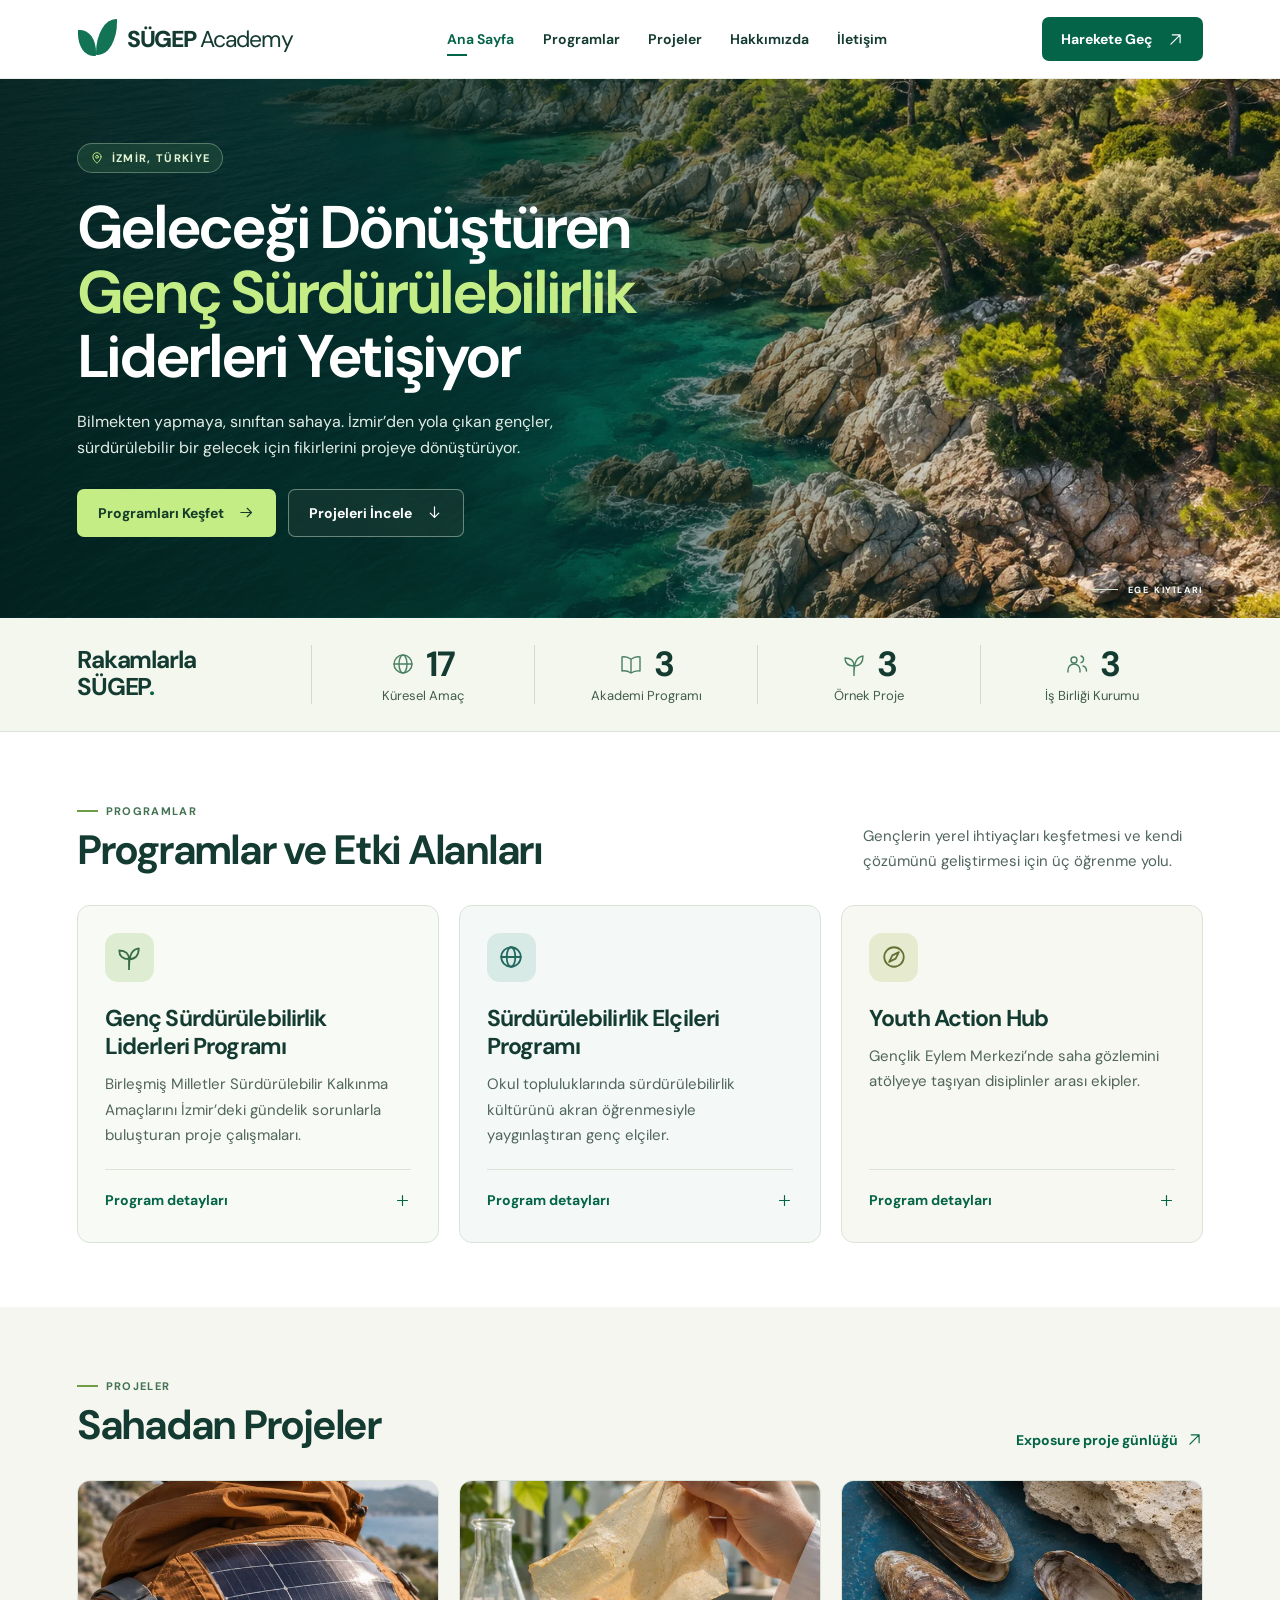
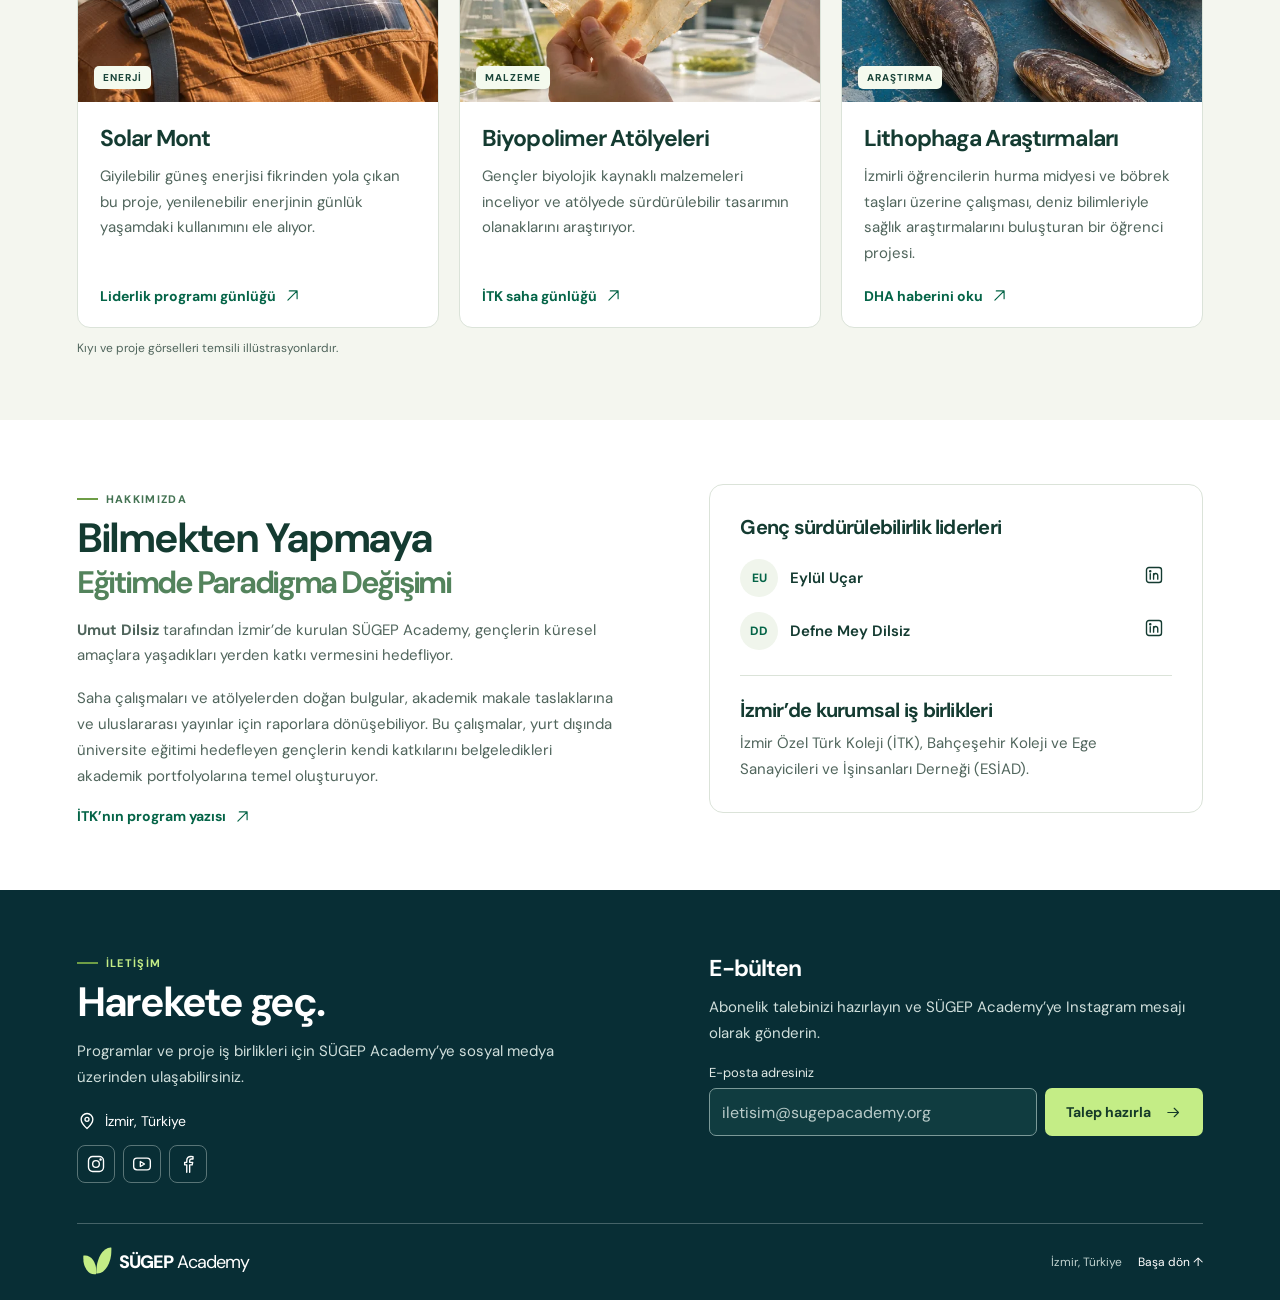
==== commit eae4da7a: "Update index.html" ====
--- a/index.html
+++ b/index.html
@@ -422,7 +422,7 @@
                 type="email"
                 id="email"
                 autocomplete="email"
-                placeholder="ornek@eposta.com"
+                placeholder="iletisim@sugepacademy.org"
                 required
               /><button type="submit" class="btn lime">
                 Talep hazırla
@@ -461,3 +461,4 @@
     </footer>
   </body>
 </html>
+
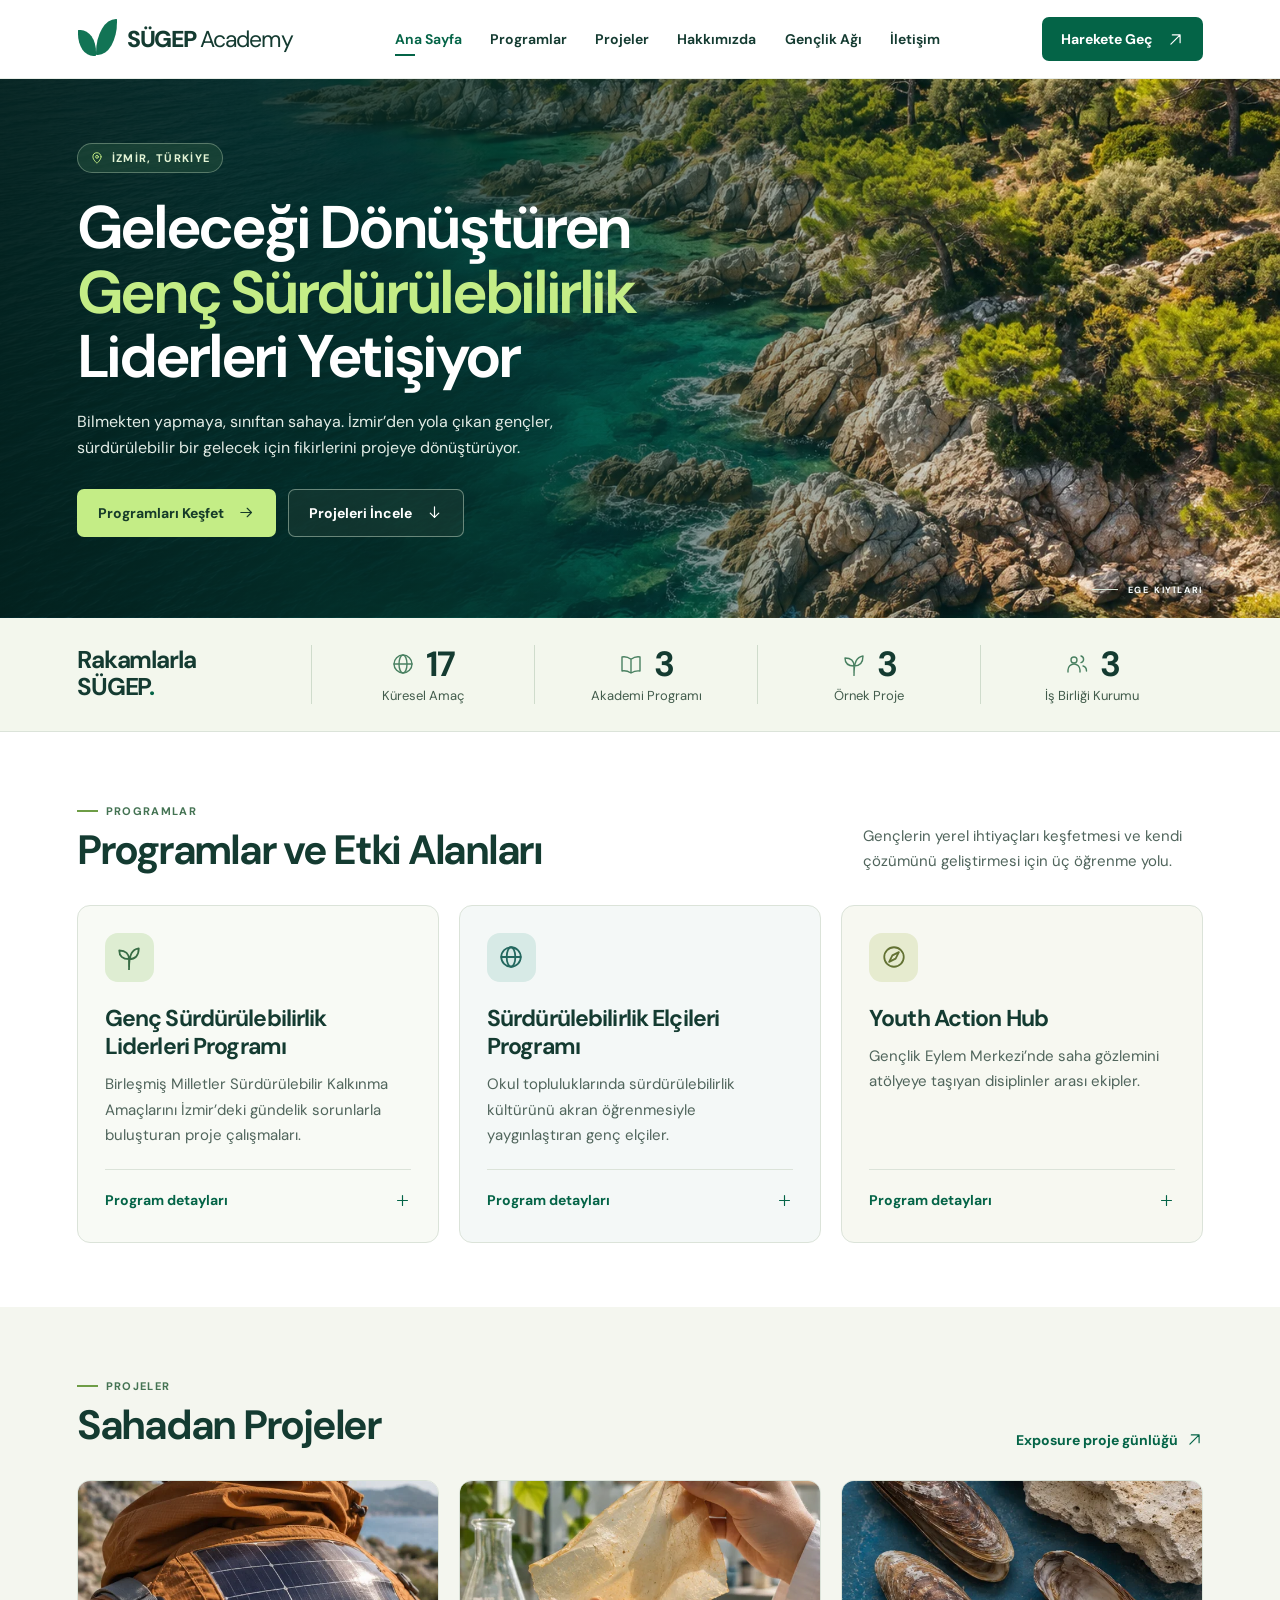
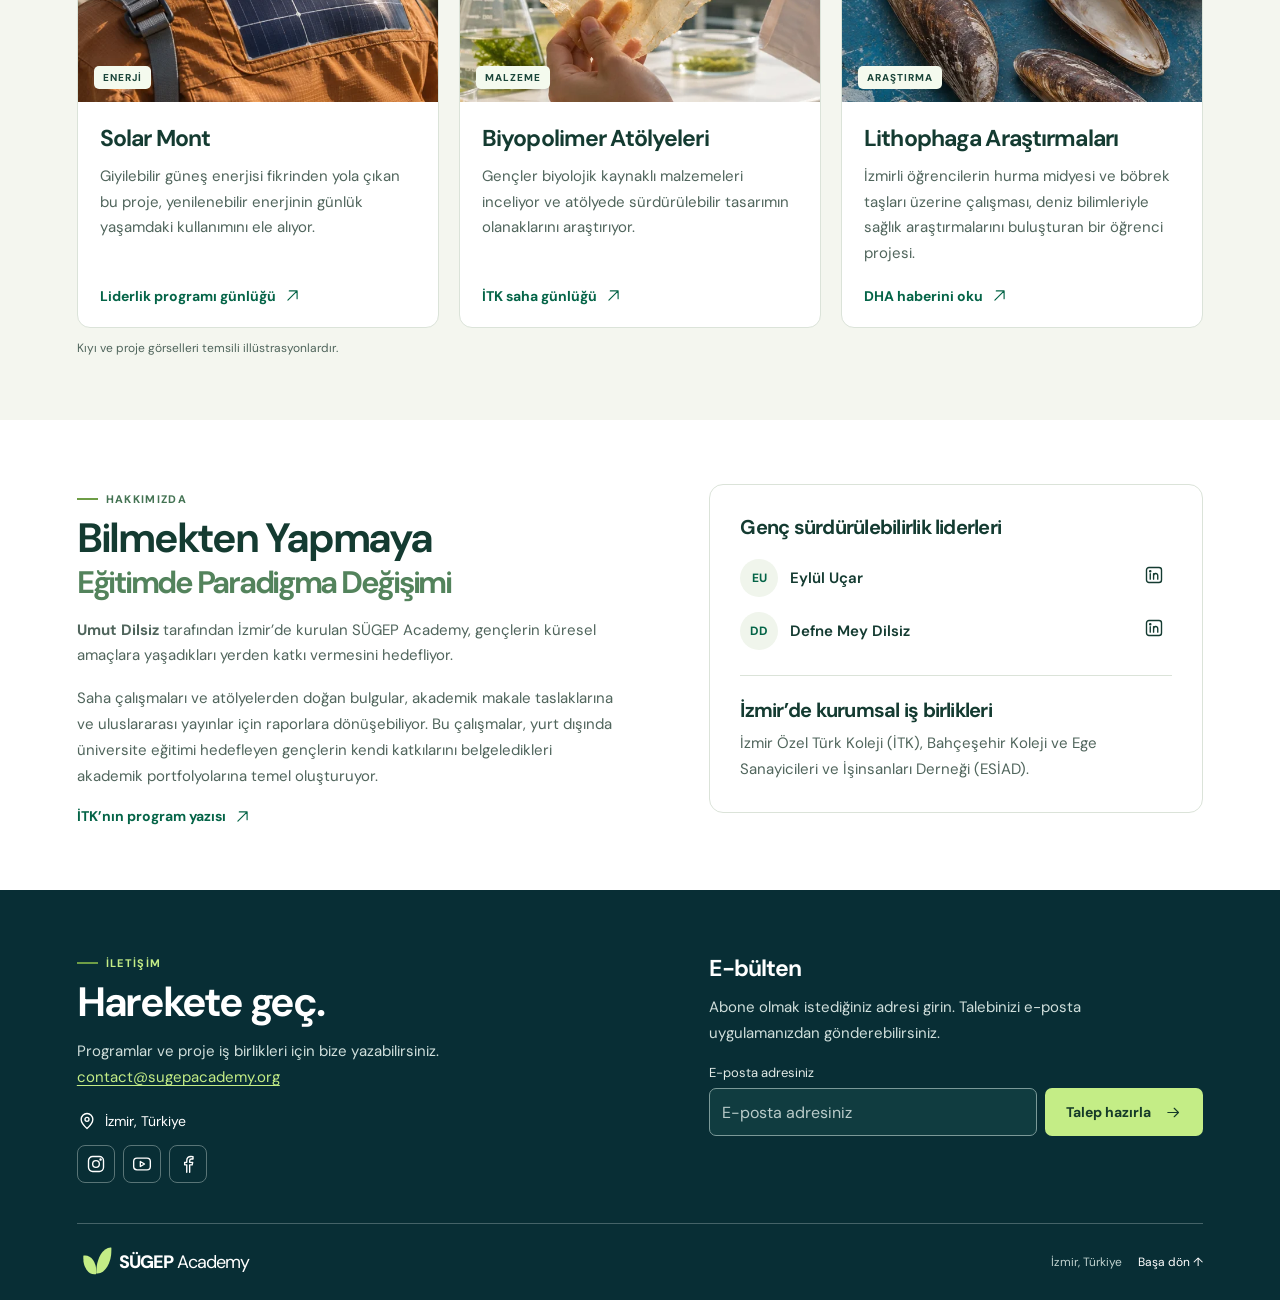
==== commit 3ea1ac4d: "Publish Academy and Youth with shared contact email" ====
--- a/index.html
+++ b/index.html
@@ -89,7 +89,7 @@
         <nav id="menu" class="nav-links" aria-label="Ana menü">
           <a href="#anasayfa">Ana Sayfa</a><a href="#programlar">Programlar</a
           ><a href="#projeler">Projeler</a><a href="#hakkimizda">Hakkımızda</a
-          ><a href="#iletisim">İletişim</a>
+          ><a href="./youth/">Gençlik Ağı</a><a href="#iletisim">İletişim</a>
         </nav>
         <a class="btn header-cta" href="#iletisim"
           >Harekete Geç
@@ -392,8 +392,8 @@
           <span class="kicker"><i></i>İLETİŞİM</span>
           <h2>Harekete geç.</h2>
           <p>
-            Programlar ve proje iş birlikleri için SÜGEP Academy’ye sosyal medya üzerinden
-            ulaşabilirsiniz.
+            Programlar ve proje iş birlikleri için bize yazabilirsiniz.<br>
+            <a class="contact-email" href="mailto:contact@sugepacademy.org">contact@sugepacademy.org</a>
           </p>
           <address>
             <svg class="icon" aria-hidden="true" focusable="false"><use href="#i-pin"></use></svg> İzmir,
@@ -413,7 +413,7 @@
         </div>
         <div class="newsletter">
           <h3>E-bülten</h3>
-          <p>Abonelik talebinizi hazırlayın ve SÜGEP Academy’ye Instagram mesajı olarak gönderin.</p>
+          <p>Abone olmak istediğiniz adresi girin. Talebinizi e-posta uygulamanızdan gönderebilirsiniz.</p>
           <!-- Bu statik form, adresi depolamadan kullanıcının göndereceği mesajı hazırlar. -->
           <form id="newsletter" hidden>
             <label for="email">E-posta adresiniz</label>
@@ -422,7 +422,7 @@
                 type="email"
                 id="email"
                 autocomplete="email"
-                placeholder="iletisim@sugepacademy.org"
+                placeholder="E-posta adresiniz"
                 required
               /><button type="submit" class="btn lime">
                 Talep hazırla
@@ -439,16 +439,16 @@
                 <svg class="icon" aria-hidden="true" focusable="false">
                   <use href="#i-copy"></use>
                 </svg></button
-              ><a class="text-link" href="https://www.instagram.com/sugep_academy/"
-                >Instagram’ı aç
+              ><a class="text-link" id="request-mail" href="mailto:contact@sugepacademy.org?subject=S%C3%9CGEP%20Academy%20e-b%C3%BClten%20aboneli%C4%9Fi"
+                >E-posta taslağını aç
                 <svg class="icon" aria-hidden="true" focusable="false"><use href="#i-up-right"></use></svg
               ></a>
             </div>
           </div>
           <p id="status" role="status" class="status"></p>
           <noscript
-            ><a href="https://www.instagram.com/sugep_academy/"
-              >Instagram üzerinden talep gönderin</a
+            ><a href="mailto:contact@sugepacademy.org?subject=S%C3%9CGEP%20Academy%20e-b%C3%BClten%20aboneli%C4%9Fi"
+              >E-postayla abonelik talebi gönderin</a
             ></noscript
           >
         </div>
--- a/style.css
+++ b/style.css
@@ -974,3 +974,9 @@
     display: none;
   }
 }
+
+.contact-email {
+  color: var(--lime);
+  text-decoration: underline;
+  text-underline-offset: 0.2em;
+}
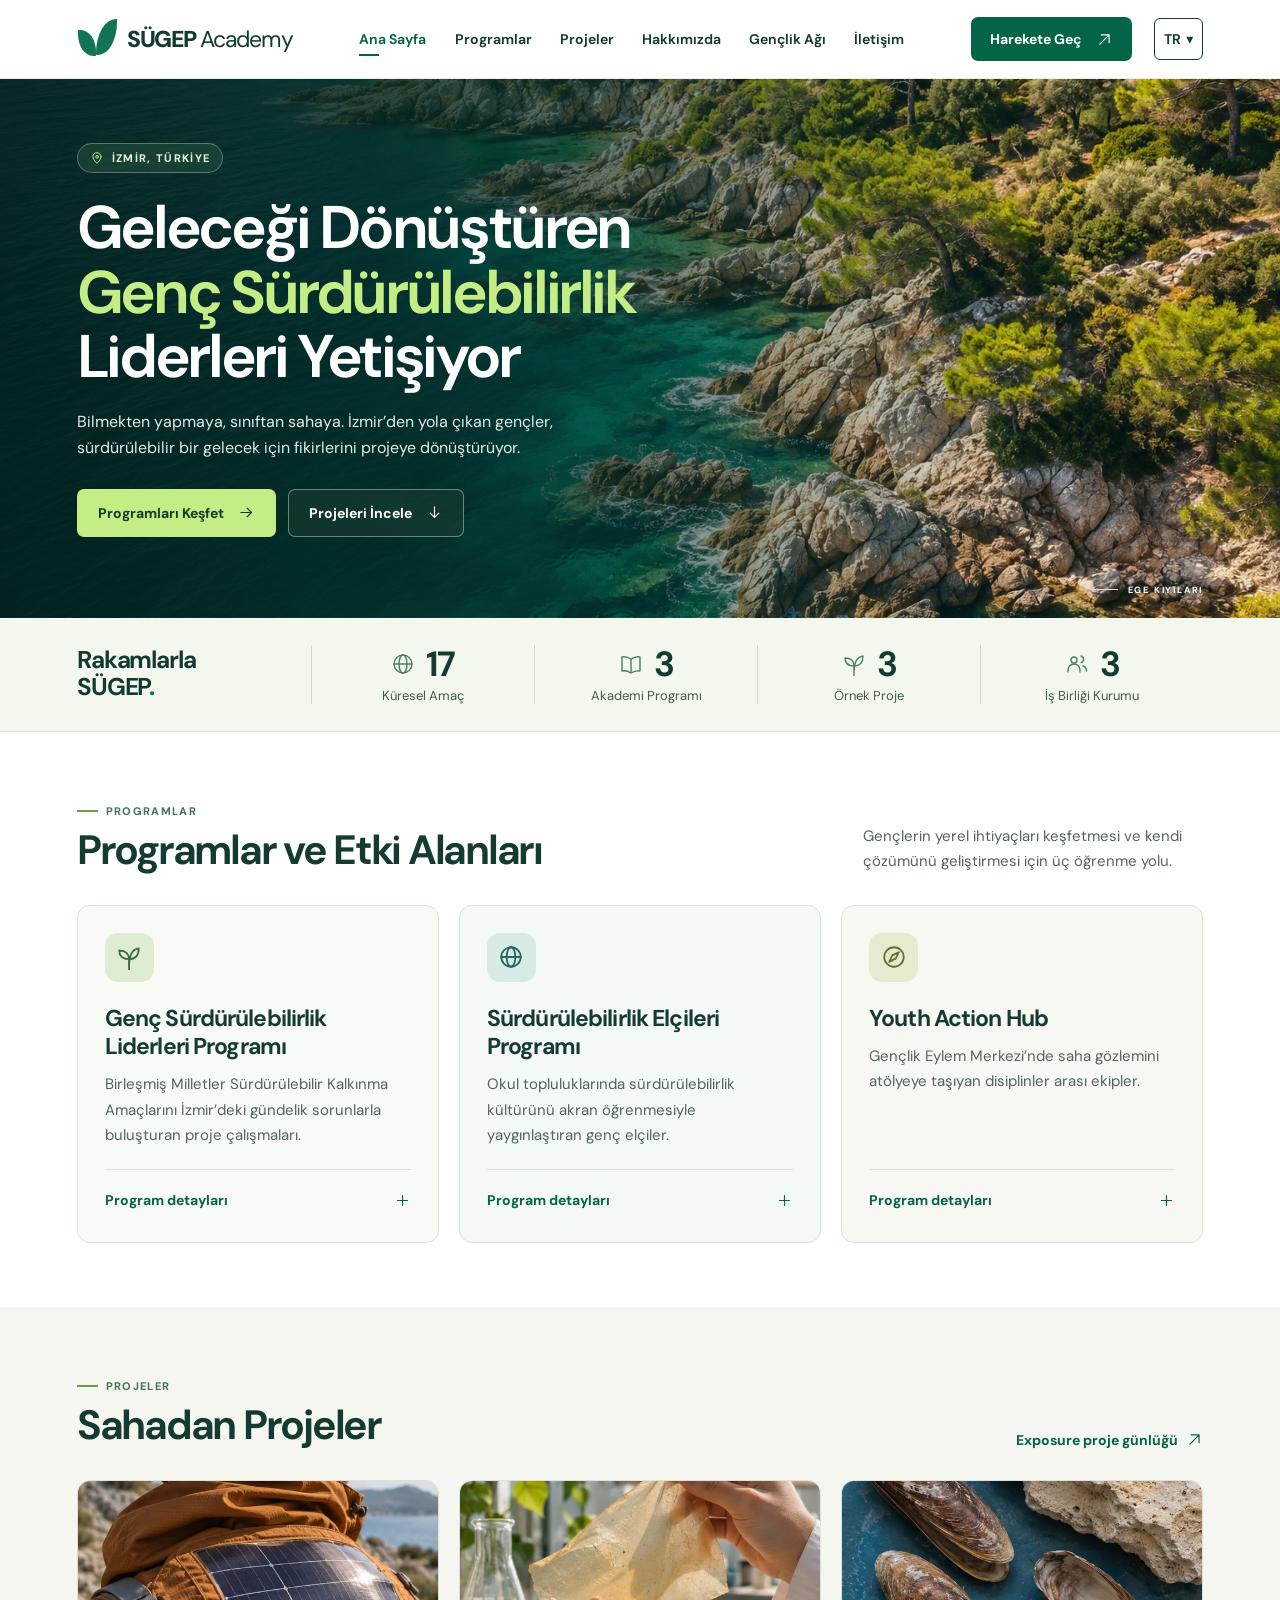
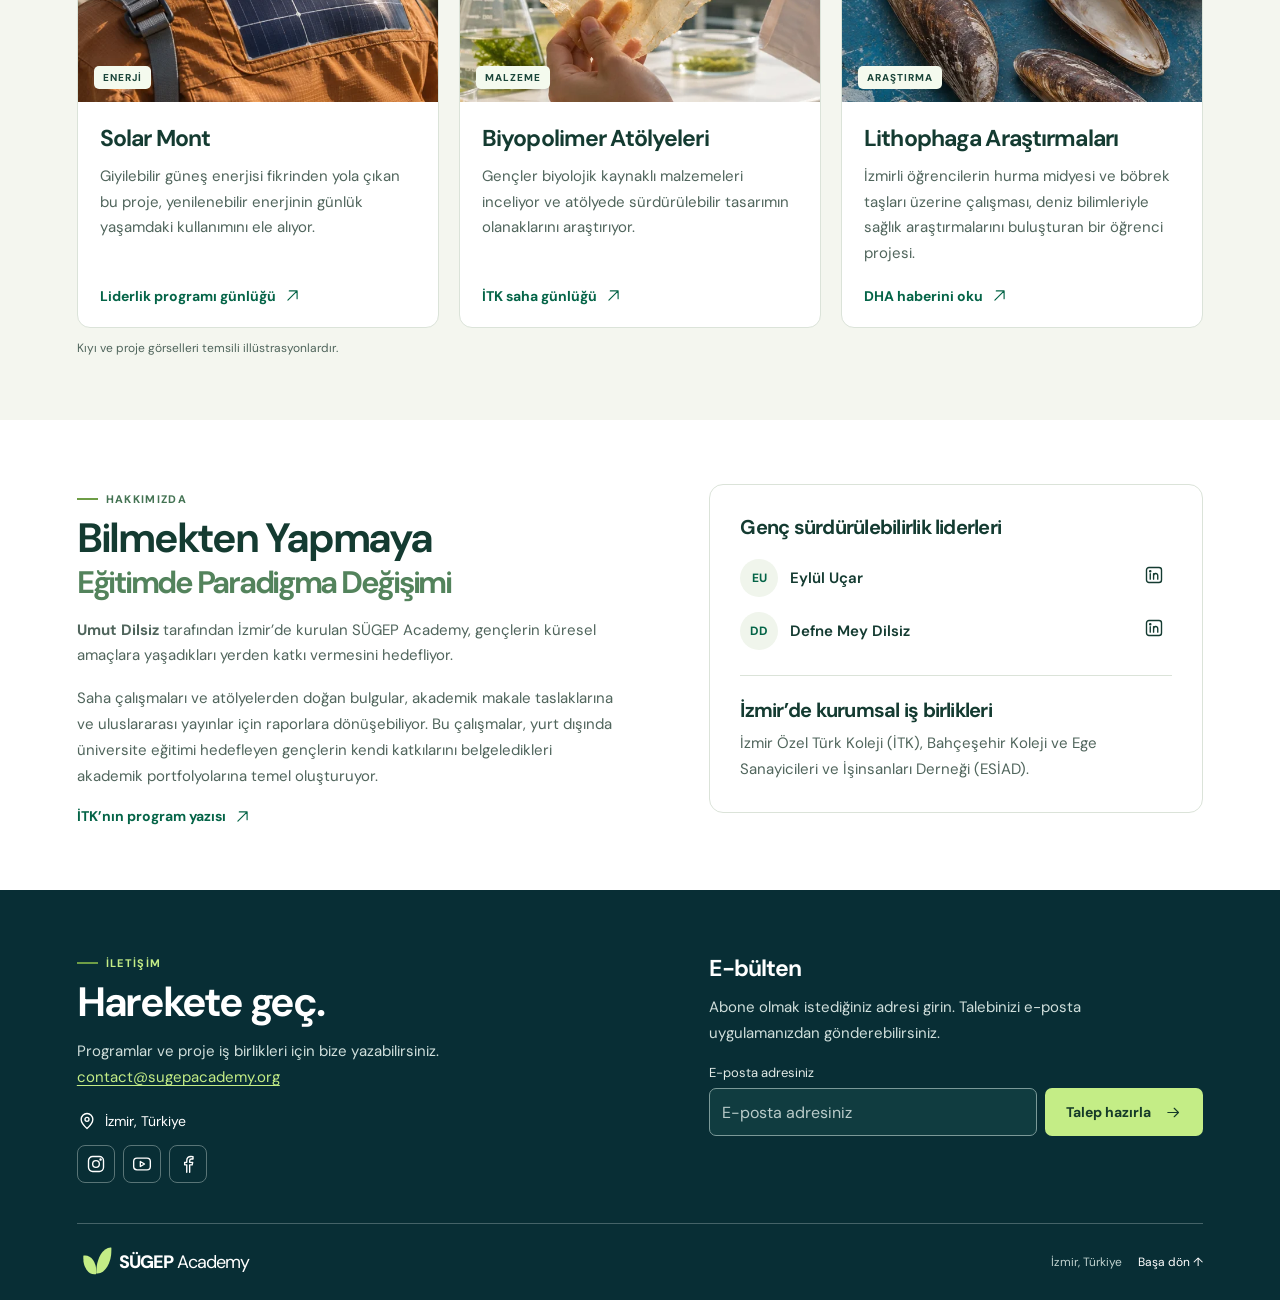
==== commit 717e6f3e: "Offer Academy and Youth in Turkish, English and French" ====
--- a/index.html
+++ b/index.html
@@ -12,6 +12,13 @@
     <link rel="stylesheet" href="./style.css" />
     <link rel="preload" as="image" href="./assets/ege.webp" />
     <script src="./script.js" defer></script>
+    <link rel="canonical" href="https://sugepacademy.org/">
+    <link rel="alternate" hreflang="tr" href="https://sugepacademy.org/">
+    <link rel="alternate" hreflang="en" href="https://sugepacademy.org/en/">
+    <link rel="alternate" hreflang="fr" href="https://sugepacademy.org/fr/">
+    <link rel="alternate" hreflang="x-default" href="https://sugepacademy.org/">
+    <link rel="stylesheet" href="assets/language.css">
+    <script defer src="assets/language.js"></script>
   </head>
   <body>
     <a class="skip" href="#icerik">İçeriğe geç</a>
@@ -95,11 +102,19 @@
           >Harekete Geç
           <svg class="icon" aria-hidden="true" focusable="false"><use href="#i-up-right"></use></svg
         ></a>
+        <details class="languages">
+          <summary aria-label="Dil seçimi · Türkçe">TR <span aria-hidden="true">▾</span></summary>
+          <nav aria-label="Dil seçimi">
+              <a href="./" hreflang="tr" lang="tr" aria-current="page">Türkçe</a>
+              <a href="en/" hreflang="en" lang="en">English</a>
+              <a href="fr/" hreflang="fr" lang="fr">Français</a>
+          </nav>
+        </details>
         <button
           class="menu-toggle"
           type="button"
           aria-controls="menu"
-          aria-expanded="false"
+          aria-expanded="false" data-close-label="Menüyü kapat"
           aria-label="Menüyü aç"
         >
           <svg class="icon" aria-hidden="true" focusable="false"><use href="#i-menu"></use></svg
@@ -135,7 +150,7 @@
         </div>
       </section>
       <!-- Sayaçların son değerleri JavaScript kapalıyken de okunabilir. -->
-      <section class="numbers" aria-labelledby="numbers-title">
+      <section id="rakamlar" class="numbers" aria-labelledby="numbers-title">
         <div class="wrap number-row">
           <h2 id="numbers-title">Rakamlarla <br />SÜGEP<span>.</span></h2>
           <dl class="metrics">
@@ -415,7 +430,11 @@
           <h3>E-bülten</h3>
           <p>Abone olmak istediğiniz adresi girin. Talebinizi e-posta uygulamanızdan gönderebilirsiniz.</p>
           <!-- Bu statik form, adresi depolamadan kullanıcının göndereceği mesajı hazırlar. -->
-          <form id="newsletter" hidden>
+          <form id="newsletter" hidden
+            data-message="Merhaba, SÜGEP Academy e-bültenine abone olmak istiyorum. E-posta adresim:"
+            data-ready="Talebiniz hazır. E-posta taslağını açıp gönderebilirsiniz."
+            data-copied="Mesaj kopyalandı. contact@sugepacademy.org adresine gönderebilirsiniz."
+            data-selected="Mesaj seçildi. Cihazınızın kopyalama komutunu kullanabilirsiniz.">
             <label for="email">E-posta adresiniz</label>
             <div class="input-row">
               <input
--- a/assets/language.css
+++ b/assets/language.css
@@ -0,0 +1,49 @@
+/* The same compact language menu works on both the light and dark headers. */
+.languages {
+  position: relative;
+  flex: none;
+  color: inherit;
+  font-size: 14px;
+}
+.languages > summary {
+  display: flex;
+  align-items: center;
+  justify-content: center;
+  gap: 5px;
+  min-height: 42px;
+  padding: 0 9px;
+  border: 1px solid currentColor;
+  border-radius: 6px;
+  list-style: none;
+  color: inherit;
+  font: inherit;
+  font-weight: 650;
+  cursor: pointer;
+}
+.languages summary::-webkit-details-marker { display: none; }
+.languages nav {
+  position: absolute;
+  z-index: 2;
+  top: calc(100% + 5px);
+  right: 0;
+  min-width: 135px;
+  padding: 4px;
+  border: 1px solid #bccdc4;
+  border-radius: 8px;
+  box-shadow: 0 5px 16px #17362c24;
+  color: #143b31;
+  background: white;
+}
+.languages a { display: block; padding: 9px 12px; border-radius: 4px; }
+.languages a:hover, .languages a:focus-visible { background: #edf4e8; }
+.languages a[aria-current] { font-weight: 750; text-decoration: underline; text-underline-offset: 3px; }
+.languages summary:focus-visible { outline: 3px solid #d39721; outline-offset: 3px; }
+
+@media (max-width: 1160px) {
+  .header-cta, .nav-cta { display: none; }
+  .nav-row, .nav { gap: 9px; }
+}
+@media (max-width: 850px) {
+  .nav > .languages { margin-inline-start: auto; }
+  .nav .brand small { max-width: 19em; }
+}
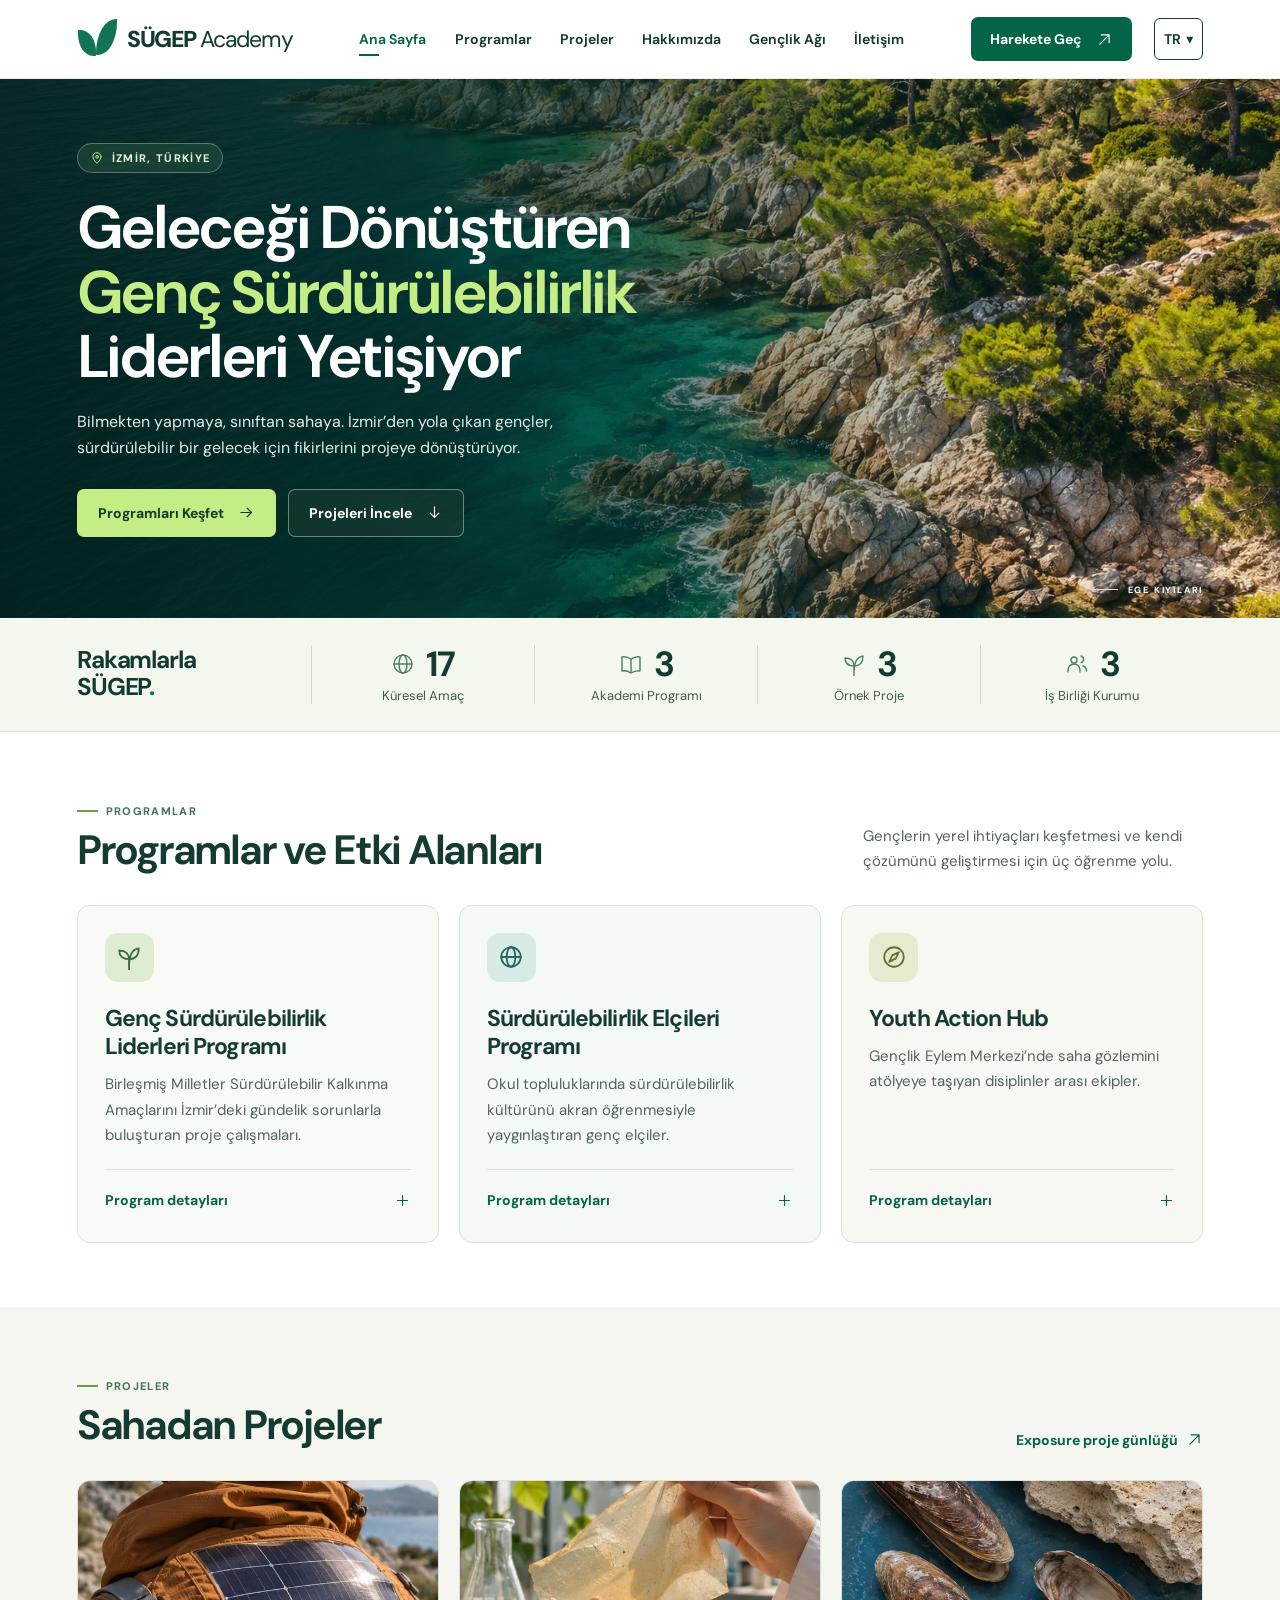
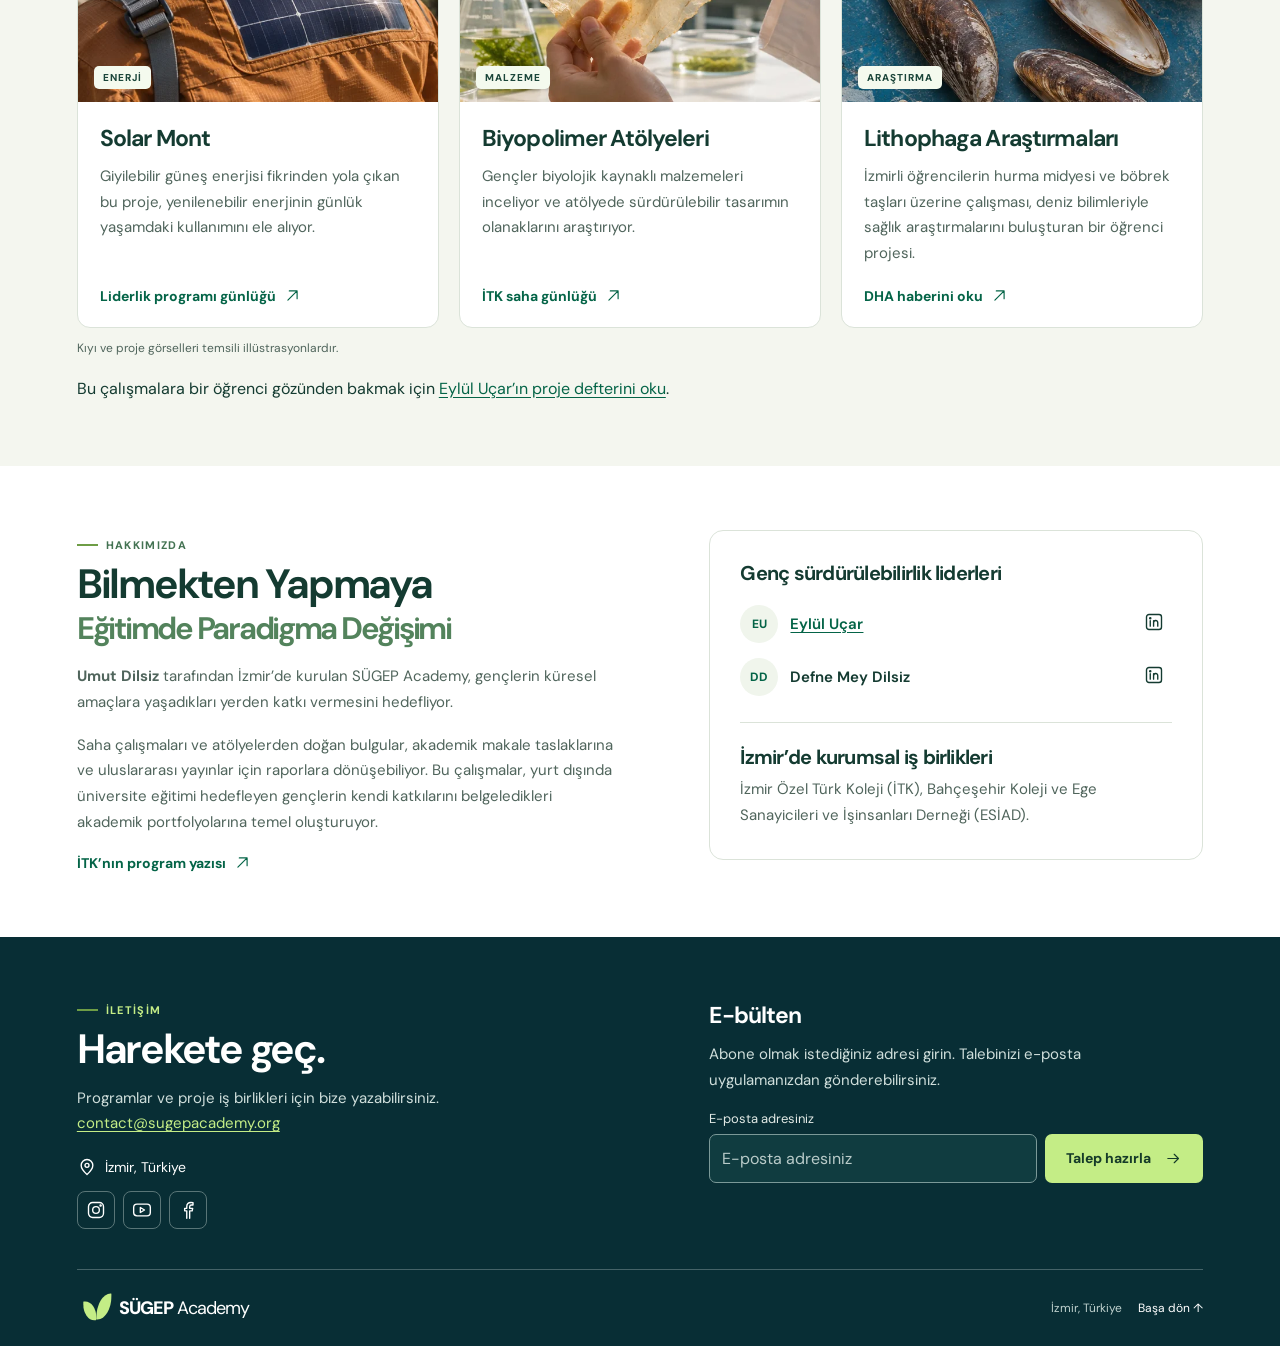
==== commit 68db5765: "Link Academy field projects and youth leader profile to Eylül’s notebook" ====
--- a/index.html
+++ b/index.html
@@ -346,6 +346,7 @@
             </article>
           </div>
           <small class="credit">Kıyı ve proje görselleri temsili illüstrasyonlardır.</small>
+          <p class="field-note">Bu çalışmalara bir öğrenci gözünden bakmak için <a href="https://eylulucar.com/tr/projets/academie/">Eylül Uçar’ın proje defterini oku</a>.</p>
         </div>
       </section>
       <section class="section about" id="hakkimizda" aria-labelledby="about-title">
@@ -376,7 +377,7 @@
             <h3>Genç sürdürülebilirlik liderleri</h3>
             <ul class="leaders">
               <li>
-                <span class="initial">EU</span><span>Eylül Uçar</span
+                <span class="initial">EU</span><span><a class="leader-profile" href="https://eylulucar.com/tr/" aria-label="Eylül Uçar’ın portfolyosu">Eylül Uçar</a></span
                 ><a href="https://tr.linkedin.com/in/eylul-ucar" aria-label="Eylül Uçar, LinkedIn"
                   ><svg class="icon" aria-hidden="true" focusable="false">
                     <use href="#i-linkedin"></use></svg
--- a/style.css
+++ b/style.css
@@ -980,3 +980,6 @@
   text-decoration: underline;
   text-underline-offset: 0.2em;
 }
+.field-note { margin: 1.25rem 0 0; line-height: 1.65; }
+.field-note a, .leaders .leader-profile { color: var(--green); text-decoration: underline; text-underline-offset: 3px; }
+.leaders .leader-profile { padding: 0; }
